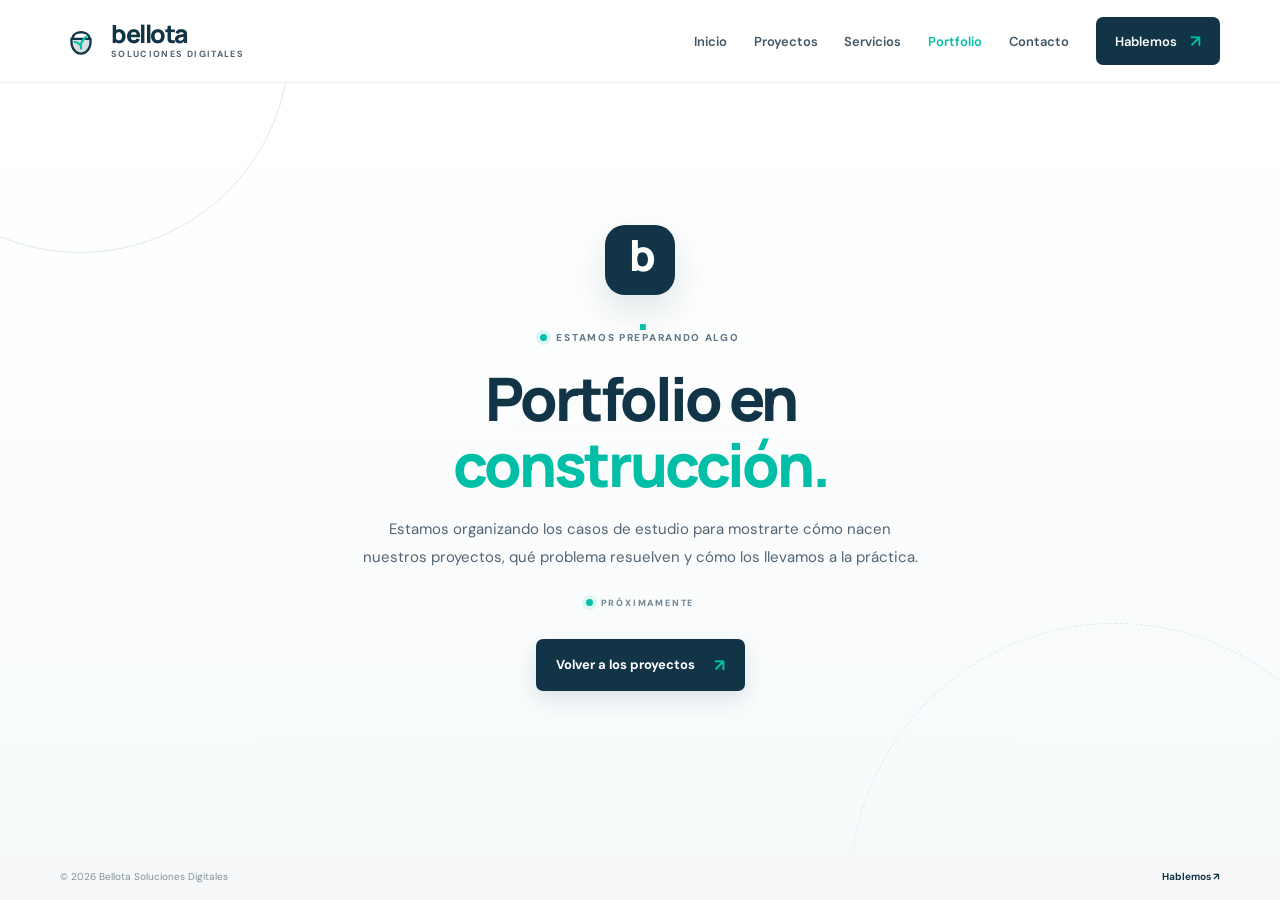
==== portfolio.html @ 2df62615 "Add files via upload" ====
<!DOCTYPE html>
<html lang="es">
<head>
  <meta charset="UTF-8">
  <meta name="viewport" content="width=device-width, initial-scale=1.0">
  <meta name="theme-color" content="#123447">
  <meta name="description" content="Portfolio de Bellota Soluciones Digitales. Casos de estudio próximamente.">
  <title>Portfolio | Bellota Soluciones Digitales</title>
  <link rel="preconnect" href="https://fonts.googleapis.com">
  <link rel="preconnect" href="https://fonts.gstatic.com" crossorigin>
  <link href="https://fonts.googleapis.com/css2?family=DM+Sans:wght@400;500;600;700&family=Manrope:wght@400;500;600;700;800&display=swap" rel="stylesheet">
  <link rel="stylesheet" href="styles.css">
</head>
<body class="coming-soon-page">
  <header class="site-header">
    <div class="container nav-wrap">
      <a class="brand" href="index.html#inicio" aria-label="Bellota, inicio"><span class="brand-mark" aria-hidden="true"><svg viewBox="0 0 40 40"><path d="M12 17c1-7 15-7 16 0" fill="none" stroke="currentColor" stroke-width="2.4" stroke-linecap="round"/><path d="M11 18h18c1 9-4 14-9 14s-10-5-9-14Z" fill="currentColor" opacity=".16"/><path d="M11 18h18c1 9-4 14-9 14s-10-5-9-14Z" fill="none" stroke="currentColor" stroke-width="2.2"/><path d="M20 27c-1-5 1-8 5-11M20 25c-2-3-4-4-6-4" fill="none" stroke="#00BFA6" stroke-width="2" stroke-linecap="round"/></svg></span><span class="brand-copy"><strong>bellota</strong><small>soluciones digitales</small></span></a>
      <nav class="main-nav simple-nav" aria-label="Navegación principal"><a href="index.html#inicio">Inicio</a><a href="index.html#proyectos">Proyectos</a><a href="index.html#servicios">Servicios</a><a class="active" href="portfolio.html">Portfolio</a><a href="index.html#contacto">Contacto</a><a class="nav-cta" href="index.html#contacto">Hablemos <span>↗</span></a></nav>
    </div>
  </header>
  <main class="coming-main">
    <div class="coming-decoration decoration-one"></div><div class="coming-decoration decoration-two"></div>
    <div class="coming-content">
      <span class="coming-icon">b<span>.</span></span>
      <span class="eyebrow"><span class="eyebrow-dot"></span> ESTAMOS PREPARANDO ALGO</span>
      <h1>Portfolio en <span>construcción.</span></h1>
      <p>Estamos organizando los casos de estudio para mostrarte cómo nacen nuestros proyectos, qué problema resuelven y cómo los llevamos a la práctica.</p>
      <span class="coming-label"><i></i> PRÓXIMAMENTE</span>
      <a class="button button-primary" href="index.html#proyectos">Volver a los proyectos <span>↗</span></a>
    </div>
  </main>
  <footer class="site-footer"><div class="container footer-bottom standalone-footer"><span>© <span id="year"></span> Bellota Soluciones Digitales</span><a href="index.html#contacto">Hablemos ↗</a></div></footer>
  <script src="script.js"></script>
</body>
</html>
---- styles.css ----
:root {
  --navy: #123447;
  --navy-deep: #0b2735;
  --teal: #00bfa6;
  --light: #f3f6f8;
  --bluegray: #526474;
  --white: #fff;
  --line: #e4eaee;
  --shadow: 0 18px 50px rgba(18,52,71,.08);
  --font-body: "DM Sans", sans-serif;
  --font-head: "Manrope", sans-serif;
}
* { box-sizing: border-box; }
html { scroll-behavior: smooth; scroll-padding-top: 90px; }
body { margin: 0; color: var(--navy); background: var(--white); font-family: var(--font-body); -webkit-font-smoothing: antialiased; }
a { color: inherit; text-decoration: none; }
button { font: inherit; }
.container { width: min(1160px, calc(100% - 48px)); margin-inline: auto; }
.site-header { position: sticky; top: 0; z-index: 100; background: rgba(255,255,255,.94); border-bottom: 1px solid rgba(228,234,238,.85); backdrop-filter: blur(16px); }
.nav-wrap { min-height: 82px; display: flex; align-items: center; justify-content: space-between; gap: 30px; }
.brand { display: inline-flex; align-items: center; gap: 9px; flex-shrink: 0; }
.brand-mark { width: 42px; height: 42px; display: grid; place-items: center; color: var(--navy); }
.brand-mark svg { width: 100%; height: 100%; }
.brand-copy { display: flex; flex-direction: column; line-height: 1; gap: 5px; }
.brand-copy strong { font: 800 25px/.9 var(--font-head); letter-spacing: -1.5px; }
.brand-copy small { color: var(--bluegray); font-size: 9px; letter-spacing: 1.35px; text-transform: uppercase; font-weight: 700; }
.main-nav { display: flex; align-items: center; gap: clamp(17px,2.1vw,30px); font-size: 13px; font-weight: 600; color: #425765; }
.main-nav > a:not(.nav-cta) { transition: color .2s; }
.main-nav > a:not(.nav-cta):hover, .main-nav > a.active { color: var(--teal); }
.nav-cta { display: inline-flex; gap: 13px; align-items: center; padding: 13px 19px; color: white; background: var(--navy); border-radius: 7px; transition: background .2s, transform .2s; }
.nav-cta:hover { background: #1a4a60; transform: translateY(-1px); }
.nav-cta span { color: var(--teal); font-size: 17px; }
.menu-toggle { display: none; border: 0; background: transparent; padding: 8px; }
.menu-toggle span { width: 23px; height: 2px; background: var(--navy); display: block; margin: 5px; }
.section { padding: 100px 0; }
.hero { padding: 90px 0 25px; overflow: hidden; }
.hero-grid { display: grid; grid-template-columns: 1fr 1fr; gap: 55px; align-items: center; min-height: 460px; }
.eyebrow { display: inline-flex; align-items: center; gap: 9px; color: #647887; font-size: 10px; font-weight: 800; letter-spacing: 1.7px; text-transform: uppercase; }
.eyebrow-dot { width: 7px; height: 7px; background: var(--teal); border-radius: 50%; box-shadow: 0 0 0 4px rgba(0,191,166,.12); }
.hero h1, .section-heading h2, .contact-copy h2, .coming-content h1 { font: 800 clamp(40px,5.1vw,66px)/1.09 var(--font-head); letter-spacing: -3px; margin: 23px 0 21px; }
.hero h1 span, .section-heading h2 span, .contact-copy h2 span, .coming-content h1 span { color: var(--teal); }
.hero-lead { max-width: 520px; color: var(--bluegray); font-size: 16px; line-height: 1.85; margin: 0; }
.hero-actions { display: flex; gap: 12px; flex-wrap: wrap; margin-top: 30px; }
.button { display: inline-flex; align-items: center; justify-content: center; gap: 19px; border-radius: 7px; padding: 15px 20px; font-size: 13px; font-weight: 700; transition: transform .2s, background .2s, box-shadow .2s; }
.button:hover { transform: translateY(-2px); }
.button-primary { color: white; background: var(--navy); box-shadow: 0 8px 20px rgba(18,52,71,.12); }
.button-primary:hover { background: #1b4a60; }
.button-primary span { color: var(--teal); font-size: 17px; }
.button-secondary { border: 1px solid #d8e1e6; color: var(--navy); background: white; }
.button-secondary:hover { border-color: var(--teal); }
.hero-note { display: flex; gap: 10px; align-items: center; color: #71818c; font-size: 11px; margin-top: 33px; }
.note-icon { display: grid; place-items: center; width: 23px; height: 23px; border-radius: 50%; background: #e4faf6; color: #00a68f; font-size: 14px; }
.hero-visual { position: relative; min-height: 430px; display: grid; place-items: center; isolation: isolate; }
.hero-visual:before { content: ""; position: absolute; width: 310px; height: 310px; border-radius: 50%; background: radial-gradient(circle, #e4faf6 0, #f1fbf9 53%, rgba(243,246,248,0) 72%); z-index: -2; }
.visual-orbit { position: absolute; border: 1px solid #dce9ed; border-radius: 50%; transform: rotate(-25deg); }
.orbit-one { width: 380px; height: 245px; }
.orbit-two { width: 300px; height: 390px; transform: rotate(38deg); border-style: dashed; }
.visual-core { width: 170px; height: 170px; border-radius: 40px; display: flex; flex-direction: column; justify-content: center; align-items: center; gap: 12px; background: var(--navy); color: white; box-shadow: 0 24px 60px rgba(18,52,71,.22); transform: rotate(-5deg); }
.core-symbol { font: 800 74px/.8 var(--font-head); letter-spacing: -8px; color: white; }
.core-label { font-size: 8px; letter-spacing: 1.5px; color: #9fb4bf; font-weight: 700; }
.float-card { position: absolute; display: flex; align-items: center; gap: 11px; padding: 13px 15px; background: white; border: 1px solid #edf1f3; border-radius: 11px; box-shadow: var(--shadow); }
.float-card strong, .float-card small { display: block; white-space: nowrap; }
.float-card strong { font-size: 11px; margin-bottom: 4px; }
.float-card small { font-size: 9px; color: #7c8b95; }
.card-code { top: 55px; left: 0; }
.card-chart { top: 155px; right: -7px; }
.card-check { bottom: 47px; left: 25px; }
.mini-icon { display: grid; place-items: center; width: 35px; height: 35px; background: #e5faf6; color: #009e8b; border-radius: 8px; font-weight: 800; font-size: 12px; }
.status-dot { width: 6px; height: 6px; border-radius: 50%; background: var(--teal); margin-left: 4px; }
.chart-bars { display: flex; align-items: end; gap: 3px; height: 34px; padding: 5px; background: #eff4f6; border-radius: 7px; }
.chart-bars i { display: block; width: 4px; background: var(--teal); border-radius: 2px; height: 45%; }
.chart-bars i:nth-child(2) { height: 70%; }.chart-bars i:nth-child(3) { height: 55%; }.chart-bars i:nth-child(4) { height: 100%; }
.check-icon { display: grid; place-items: center; width: 32px; height: 32px; border-radius: 50%; background: var(--navy); color: var(--teal); font-weight: 800; }
.visual-spark { position: absolute; color: var(--teal); }.spark-a { top: 25px; right: 90px; font-size: 25px; }.spark-b { bottom: 70px; right: 45px; font-size: 20px; color: #9db2bc; }
.hero-bottom { display: flex; justify-content: space-between; align-items: center; border-top: 1px solid var(--line); padding-top: 22px; margin-top: 32px; color: #80909a; font-size: 9px; font-weight: 800; letter-spacing: 1.7px; }
.scroll-hint { letter-spacing: .3px; font-weight: 600; text-transform: none; font-size: 11px; }.scroll-hint span { margin-left: 8px; color: var(--teal); font-size: 17px; }
.projects-section { background: var(--light); }
.section-heading { display: flex; justify-content: space-between; align-items: end; gap: 45px; margin-bottom: 42px; }
.section-heading h2 { font-size: clamp(32px,4vw,48px); letter-spacing: -2px; margin: 15px 0 0; }
.section-heading > p { max-width: 390px; color: var(--bluegray); font-size: 13px; line-height: 1.8; margin: 0 0 3px; }
.projects-grid { display: grid; grid-template-columns: repeat(2,minmax(0,1fr)); gap: 22px; }
.project-card { display: block; background: white; border: 1px solid #e8eef1; border-radius: 12px; overflow: hidden; transition: transform .25s, box-shadow .25s; }
.project-card:hover { transform: translateY(-4px); box-shadow: 0 20px 45px rgba(18,52,71,.1); }
.project-art { height: 220px; position: relative; overflow: hidden; display: grid; place-items: center; }
.art-calendar { background: #dcefeb; }.art-photo { background: #e6e8e1; }.art-prode { background: #e4eaf4; }.art-gallery { background: #e9e5f0; }
.art-badge { position: absolute; top: 17px; left: 18px; font-size: 8px; font-weight: 800; letter-spacing: 1.3px; color: #647987; }
.calendar-window { width: 190px; padding: 13px 16px 18px; background: #fff; border-radius: 10px; box-shadow: 0 18px 35px #1234471c; transform: rotate(-5deg); }
.window-top { display: flex; gap: 4px; padding-bottom: 12px; border-bottom: 1px solid #edf1f3; }.window-top i { width: 5px; height: 5px; background: #c7d5da; border-radius: 50%; }
.calendar-title { font-size: 11px; font-weight: 800; margin: 13px 0; }.calendar-grid { display: grid; grid-template-columns: repeat(3,1fr); gap: 6px; }.calendar-grid i { height: 20px; border-radius: 4px; background: #f0f4f6; }.calendar-grid i.selected { background: var(--teal); }
.photo-frame { position: relative; width: 180px; height: 135px; overflow: hidden; background: #c8d3cb; border: 8px solid white; box-shadow: 0 18px 35px #12344720; transform: rotate(4deg); }
.photo-sun { position: absolute; width: 32px; height: 32px; border-radius: 50%; background: #e9cda0; top: 20px; right: 25px; }.photo-hill { position: absolute; width: 180px; height: 90px; background: #718c80; border-radius: 50% 50% 0 0; bottom: -37px; left: -22px; transform: rotate(-15deg); }.hill-two { background: #496a62; bottom: -53px; left: 45px; transform: rotate(17deg); }.photo-frame span { position: absolute; bottom: 9px; left: 9px; color: white; font: 800 12px var(--font-head); letter-spacing: 2px; }
.score-card { width: 230px; padding: 23px; background: #123447; color: white; border-radius: 12px; box-shadow: 0 18px 35px #1234472a; transform: rotate(3deg); }.score-label { color: #9db9c5; font-size: 8px; letter-spacing: 1.4px; font-weight: 800; }.score-teams { display: flex; justify-content: space-between; align-items: center; margin: 23px 0 16px; }.score-teams b { font: 800 27px var(--font-head); }.score-teams span { color: var(--teal); font-size: 9px; font-weight: 800; }.score-line { height: 4px; background: linear-gradient(90deg,var(--teal) 65%,#45616e 65%); border-radius: 5px; }.score-caption { color: #9db9c5; font-size: 9px; margin-top: 12px; }
.gallery-window { width: 240px; padding: 12px; border-radius: 10px; background: white; box-shadow: 0 18px 35px #1234471c; transform: rotate(-3deg); }.gallery-top { display: flex; justify-content: space-between; color: #617481; font-size: 10px; font-weight: 800; margin-bottom: 12px; }.gallery-pics { display: grid; grid-template-columns: 1fr 1fr; gap: 6px; }.gallery-pics i { display: block; height: 58px; border-radius: 5px; background: linear-gradient(145deg,#b8d2cb,#6d9089); }.gallery-pics i:nth-child(2) { background: linear-gradient(145deg,#e6c8a4,#b47f62); }.gallery-pics i:nth-child(3) { background: linear-gradient(145deg,#c4c4db,#7779a1); }.gallery-pics i:nth-child(4) { background: linear-gradient(145deg,#e6d4ad,#ad9b6b); }
.project-info { display: flex; justify-content: space-between; align-items: center; padding: 22px 23px 24px; gap: 20px; }.project-info h3 { font: 800 17px var(--font-head); letter-spacing: -.4px; margin: 0 0 7px; }.project-info p { color: var(--bluegray); font-size: 11px; margin: 0; line-height: 1.6; }.arrow-circle { display: grid; place-items: center; width: 37px; height: 37px; border: 1px solid #dfe7eb; border-radius: 50%; flex-shrink: 0; font-size: 17px; transition: background .2s,color .2s; }.project-card:hover .arrow-circle { background: var(--navy); color: var(--teal); }
.section-footnote { display: flex; align-items: center; justify-content: center; gap: 10px; color: #687c88; font-size: 12px; margin-top: 34px; }.tiny-star { color: var(--teal); font-size: 19px; }
.services-section { background: white; }.services-grid { display: grid; grid-template-columns: repeat(3,minmax(0,1fr)); border-top: 1px solid var(--line); border-left: 1px solid var(--line); }
.service-card { min-height: 205px; position: relative; padding: 25px 25px 27px; border-right: 1px solid var(--line); border-bottom: 1px solid var(--line); transition: background .2s; }.service-card:hover { background: #f8fbfc; }.service-number { color: #a0afb7; font-size: 9px; font-weight: 800; letter-spacing: 1px; }.service-icon { position: absolute; top: 20px; right: 23px; display: grid; place-items: center; width: 38px; height: 38px; color: #009e8b; background: #e6faf6; border-radius: 9px; font-size: 20px; }.service-card h3 { margin: 28px 0 9px; font: 800 15px var(--font-head); letter-spacing: -.3px; }.service-card p { margin: 0; max-width: 290px; color: var(--bluegray); font-size: 11px; line-height: 1.75; }
.contact-section { padding: 30px 0 95px; }.contact-panel { position: relative; display: grid; grid-template-columns: 1fr .8fr; gap: 65px; padding: 62px 65px; overflow: hidden; background: var(--navy); color: white; border-radius: 14px; }.contact-copy, .contact-details { position: relative; z-index: 1; }.eyebrow-light { color: #a5bbc5; }.contact-copy h2 { font-size: clamp(37px,4.5vw,55px); margin: 17px 0; letter-spacing: -2.5px; }.contact-copy p { max-width: 420px; color: #b5c5cd; font-size: 13px; line-height: 1.8; margin: 0 0 26px; }.button-light { background: white; color: var(--navy); }.button-light span { color: #009e8b; font-size: 17px; }.contact-details { align-self: center; }.contact-detail { display: flex; align-items: center; gap: 14px; padding: 17px 0; border-bottom: 1px solid #ffffff20; }.contact-detail:last-child { border-bottom: 0; }.contact-detail-icon { display: grid; place-items: center; width: 39px; height: 39px; border-radius: 9px; background: #ffffff12; color: var(--teal); font-size: 19px; flex-shrink: 0; }.contact-detail small { display: block; margin-bottom: 5px; color: #8fa8b4; font-size: 8px; font-weight: 800; letter-spacing: 1.4px; }.contact-detail a, .pending-value { font-size: 12px; font-weight: 600; color: white; }.contact-detail a:hover { color: var(--teal); }.pending-value { color: #a8bbc4; font-weight: 400; }.contact-decoration { position: absolute; right: 25px; bottom: -100px; color: #ffffff07; font: 800 330px/.8 var(--font-head); letter-spacing: -40px; pointer-events: none; }
.site-footer { background: #f6f8f9; }.footer-main { display: flex; align-items: center; justify-content: space-between; gap: 25px; padding: 33px 0; }.brand-footer .brand-mark { color: var(--navy); }.footer-main > p { color: #788b96; font-size: 11px; margin: 0; }.footer-nav { display: flex; flex-wrap: wrap; gap: 20px; color: #526674; font-size: 11px; font-weight: 600; }.footer-nav a:hover, .footer-bottom a:hover { color: #009e8b; }.footer-bottom { border-top: 1px solid #e2e8eb; padding: 17px 0; display: flex; justify-content: space-between; color: #82919a; font-size: 10px; }.footer-heart { color: var(--teal); margin-left: 4px; }
.whatsapp-float { position: fixed; z-index: 90; right: 24px; bottom: 23px; display: grid; place-items: center; width: 54px; height: 54px; border-radius: 50%; background: var(--teal); color: var(--navy-deep); box-shadow: 0 8px 25px #12344730; transition: transform .2s; }.whatsapp-float:hover { transform: translateY(-3px) scale(1.03); }.whatsapp-float svg { width: 27px; height: 27px; }
.coming-soon-page { min-height: 100vh; display: flex; flex-direction: column; }.coming-main { flex: 1; position: relative; overflow: hidden; display: grid; place-items: center; min-height: 590px; padding: 80px 24px 100px; background: linear-gradient(180deg,#fff 0%,#f7fafb 100%); }.coming-content { position: relative; z-index: 1; max-width: 690px; text-align: center; }.coming-icon { display: grid; place-items: center; width: 70px; height: 70px; margin: 0 auto 30px; border-radius: 20px; background: var(--navy); color: white; font: 800 43px var(--font-head); letter-spacing: -5px; box-shadow: 0 15px 35px #12344720; }.coming-icon span { color: var(--teal); }.coming-content h1 { font-size: clamp(39px,5vw,60px); margin: 20px 0 19px; }.coming-content p { max-width: 560px; margin: 0 auto 25px; color: var(--bluegray); font-size: 15px; line-height: 1.85; }.coming-label { display: flex; justify-content: center; align-items: center; gap: 8px; margin: 0 auto 30px; color: #718591; font-size: 9px; letter-spacing: 1.8px; font-weight: 800; }.coming-label i { width: 7px; height: 7px; border-radius: 50%; background: var(--teal); box-shadow: 0 0 0 4px #00bfa61a; }.coming-decoration { position: absolute; width: 420px; height: 420px; border: 1px solid #dfe9ed; border-radius: 50%; }.decoration-one { top: -250px; left: -130px; }.decoration-two { bottom: -300px; right: -100px; width: 530px; height: 530px; border-style: dashed; }.standalone-footer { border-top: 0; }.standalone-footer a { color: var(--navy); font-weight: 700; }
@media (max-width: 900px) {
  .main-nav { gap: 14px; font-size: 12px; }.nav-cta { padding: 12px 13px; gap: 8px; }
  .hero-grid { gap: 25px; }.hero-visual { transform: scale(.92); transform-origin: center; }.float-card { padding: 10px; }.card-chart { right: -15px; }
  .contact-panel { padding: 50px 40px; gap: 35px; }.footer-main { flex-wrap: wrap; }.footer-nav { width: 100%; }
}
@media (max-width: 700px) {
  .container { width: min(100% - 36px, 520px); }
  .nav-wrap { min-height: 72px; }.menu-toggle { display: block; cursor: pointer; }.main-nav { display: none; position: absolute; top: 71px; left: 0; right: 0; padding: 18px 24px 23px; background: white; border-bottom: 1px solid var(--line); box-shadow: 0 15px 25px #1234470b; align-items: stretch; flex-direction: column; gap: 0; }.main-nav.is-open { display: flex; }.main-nav > a:not(.nav-cta) { padding: 12px 0; }.nav-cta { justify-content: space-between; margin-top: 8px; }.simple-nav { display: none; }
  .section { padding: 72px 0; }.hero { padding-top: 58px; }.hero-grid { grid-template-columns: 1fr; gap: 0; }.hero h1 { font-size: clamp(43px,11vw,60px); letter-spacing: -2.6px; margin-top: 20px; }.hero-lead { font-size: 14px; }.hero-visual { min-height: 350px; margin-top: 12px; transform: scale(.9); }.visual-orbit.orbit-one { width: 320px; }.visual-orbit.orbit-two { height: 340px; }.hero-bottom { margin-top: 5px; font-size: 7px; letter-spacing: 1px; }.scroll-hint { font-size: 10px; }
  .section-heading { display: block; margin-bottom: 30px; }.section-heading h2 { font-size: 37px; }.section-heading > p { margin-top: 17px; font-size: 12px; }
  .projects-grid { grid-template-columns: 1fr; gap: 17px; }.project-art { height: 205px; }.project-info { padding: 19px; }.section-footnote { justify-content: flex-start; align-items: flex-start; line-height: 1.6; }
  .services-grid { grid-template-columns: repeat(2,minmax(0,1fr)); }.service-card { padding: 20px 16px; min-height: 205px; }.service-icon { width: 32px; height: 32px; top: 15px; right: 14px; }.service-card h3 { font-size: 13px; margin-top: 27px; }.service-card p { font-size: 10px; }
  .contact-section { padding: 10px 0 65px; }.contact-panel { grid-template-columns: 1fr; padding: 39px 25px; gap: 30px; }.contact-copy h2 { font-size: 43px; }.contact-copy p { font-size: 12px; }.contact-decoration { font-size: 230px; bottom: 180px; right: 0; }
  .footer-main { align-items: flex-start; }.footer-main > p { width: 100%; margin: 0; }.footer-nav { gap: 14px; }.footer-bottom { font-size: 9px; gap: 15px; }
  .coming-main { min-height: 550px; }.coming-content h1 { letter-spacing: -2px; }.coming-content p { font-size: 13px; }.coming-icon { margin-bottom: 24px; }
}
@media (max-width: 390px) {
  .services-grid { grid-template-columns: 1fr; }.service-card { min-height: 170px; }.service-card h3 { font-size: 15px; }.service-card p { font-size: 11px; }.hero-bottom { flex-direction: column; align-items: flex-start; gap: 10px; }.hero-visual { margin-inline: -20px; transform: scale(.82); }.footer-bottom { flex-direction: column; }
}
@media (prefers-reduced-motion: reduce) { html { scroll-behavior: auto; } *, *::before, *::after { transition-duration: .01ms !important; animation-duration: .01ms !important; } }
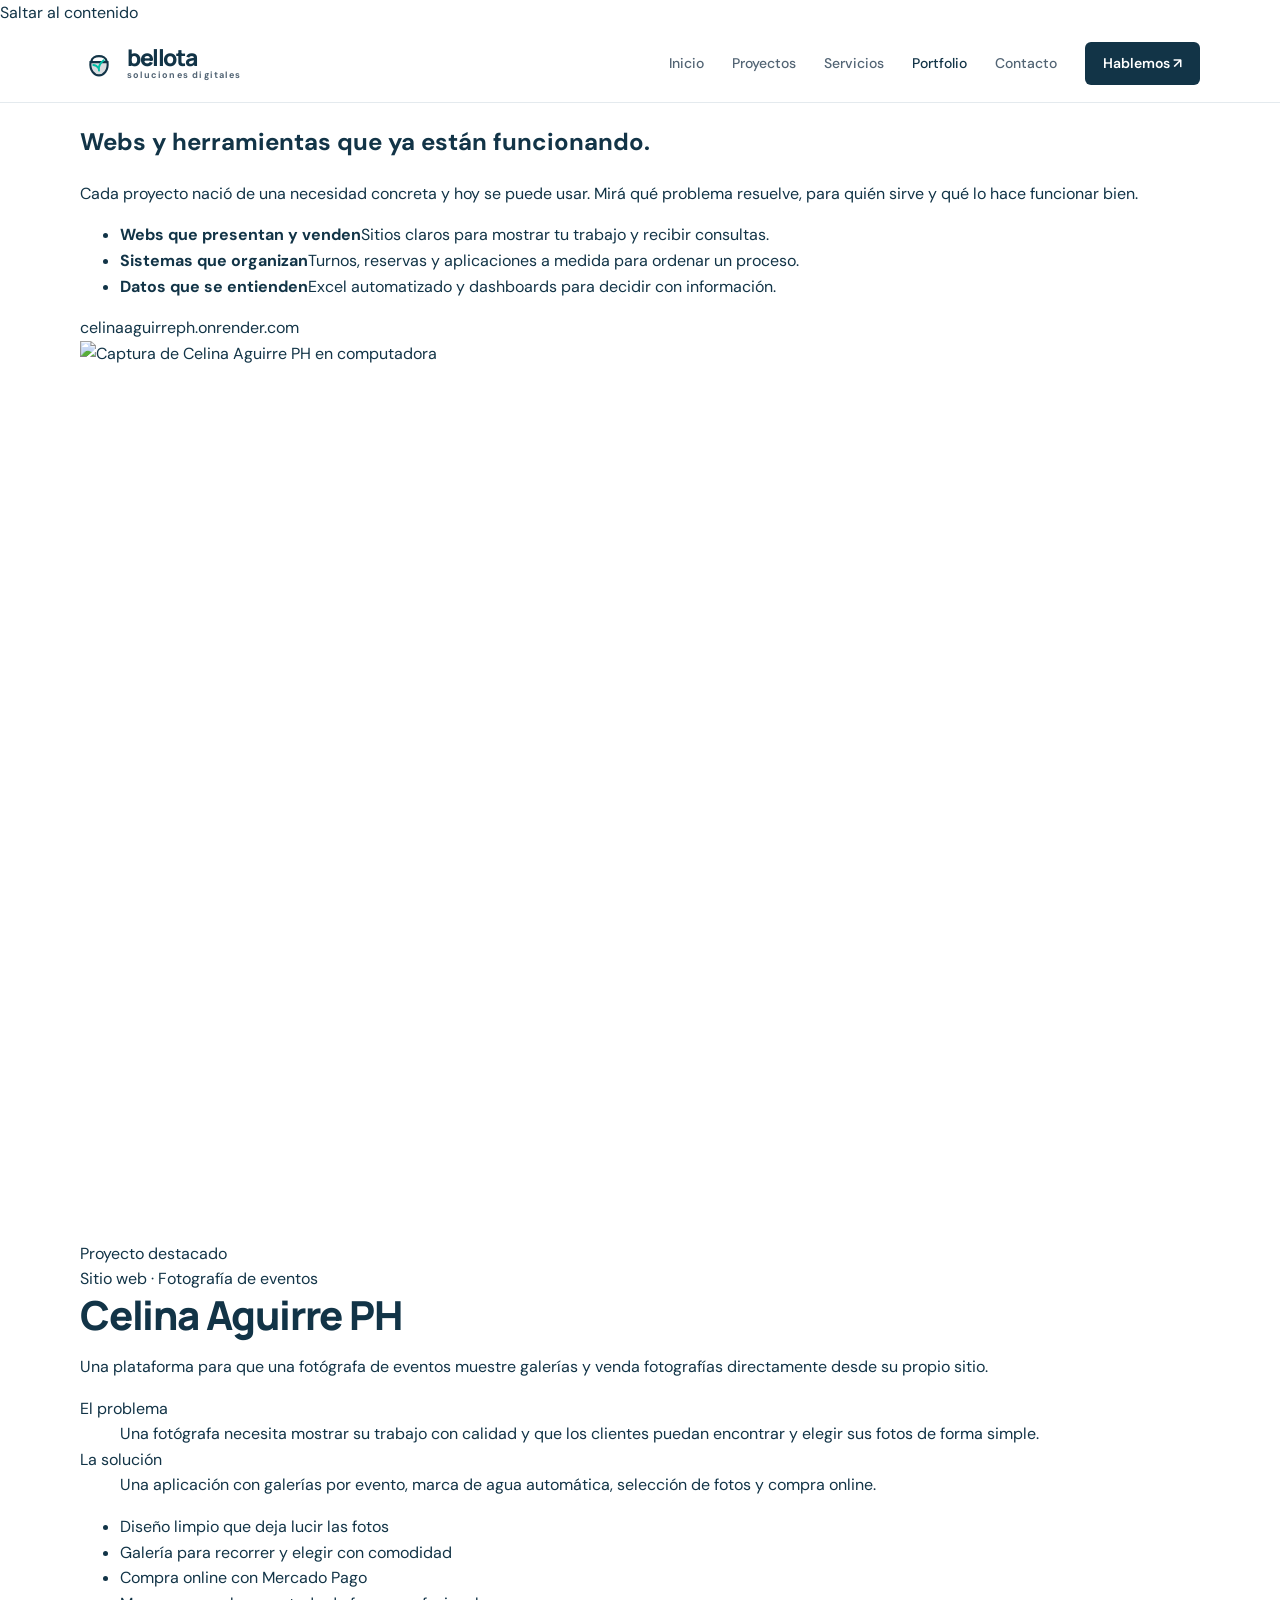
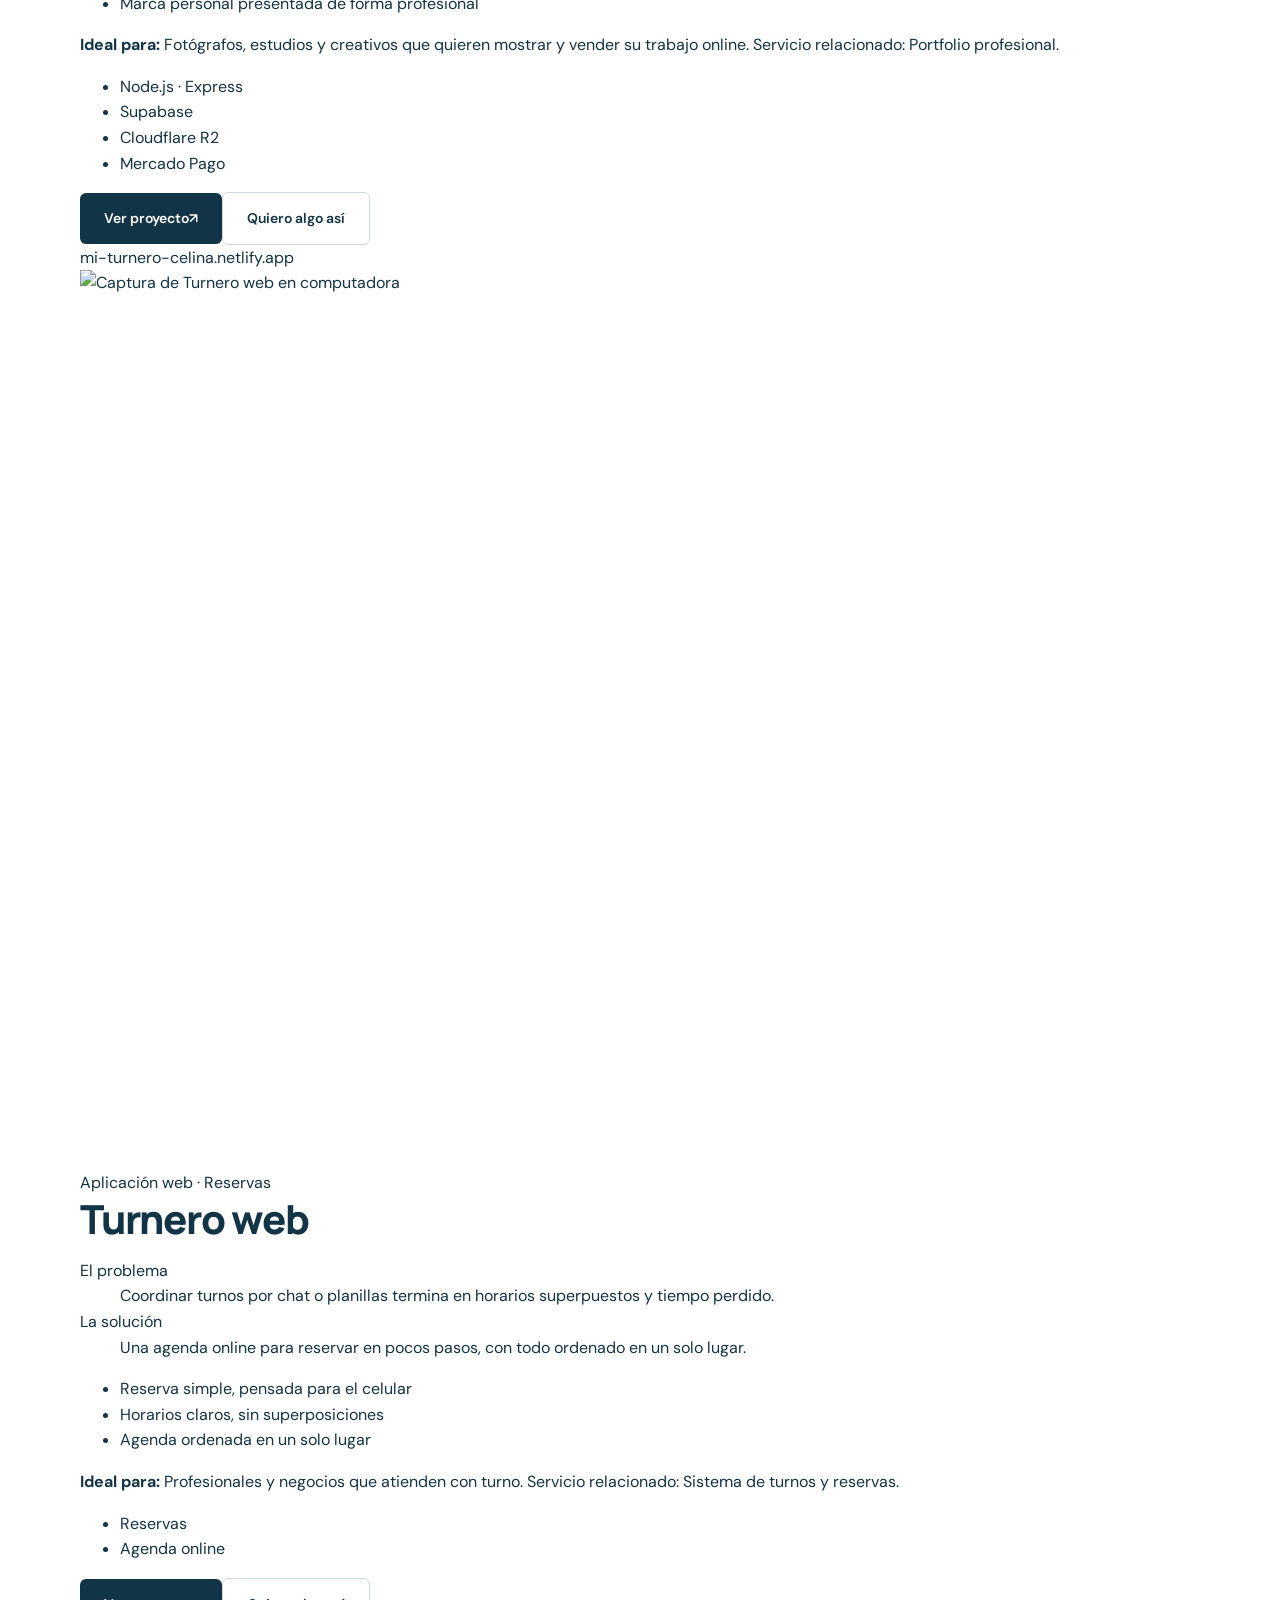
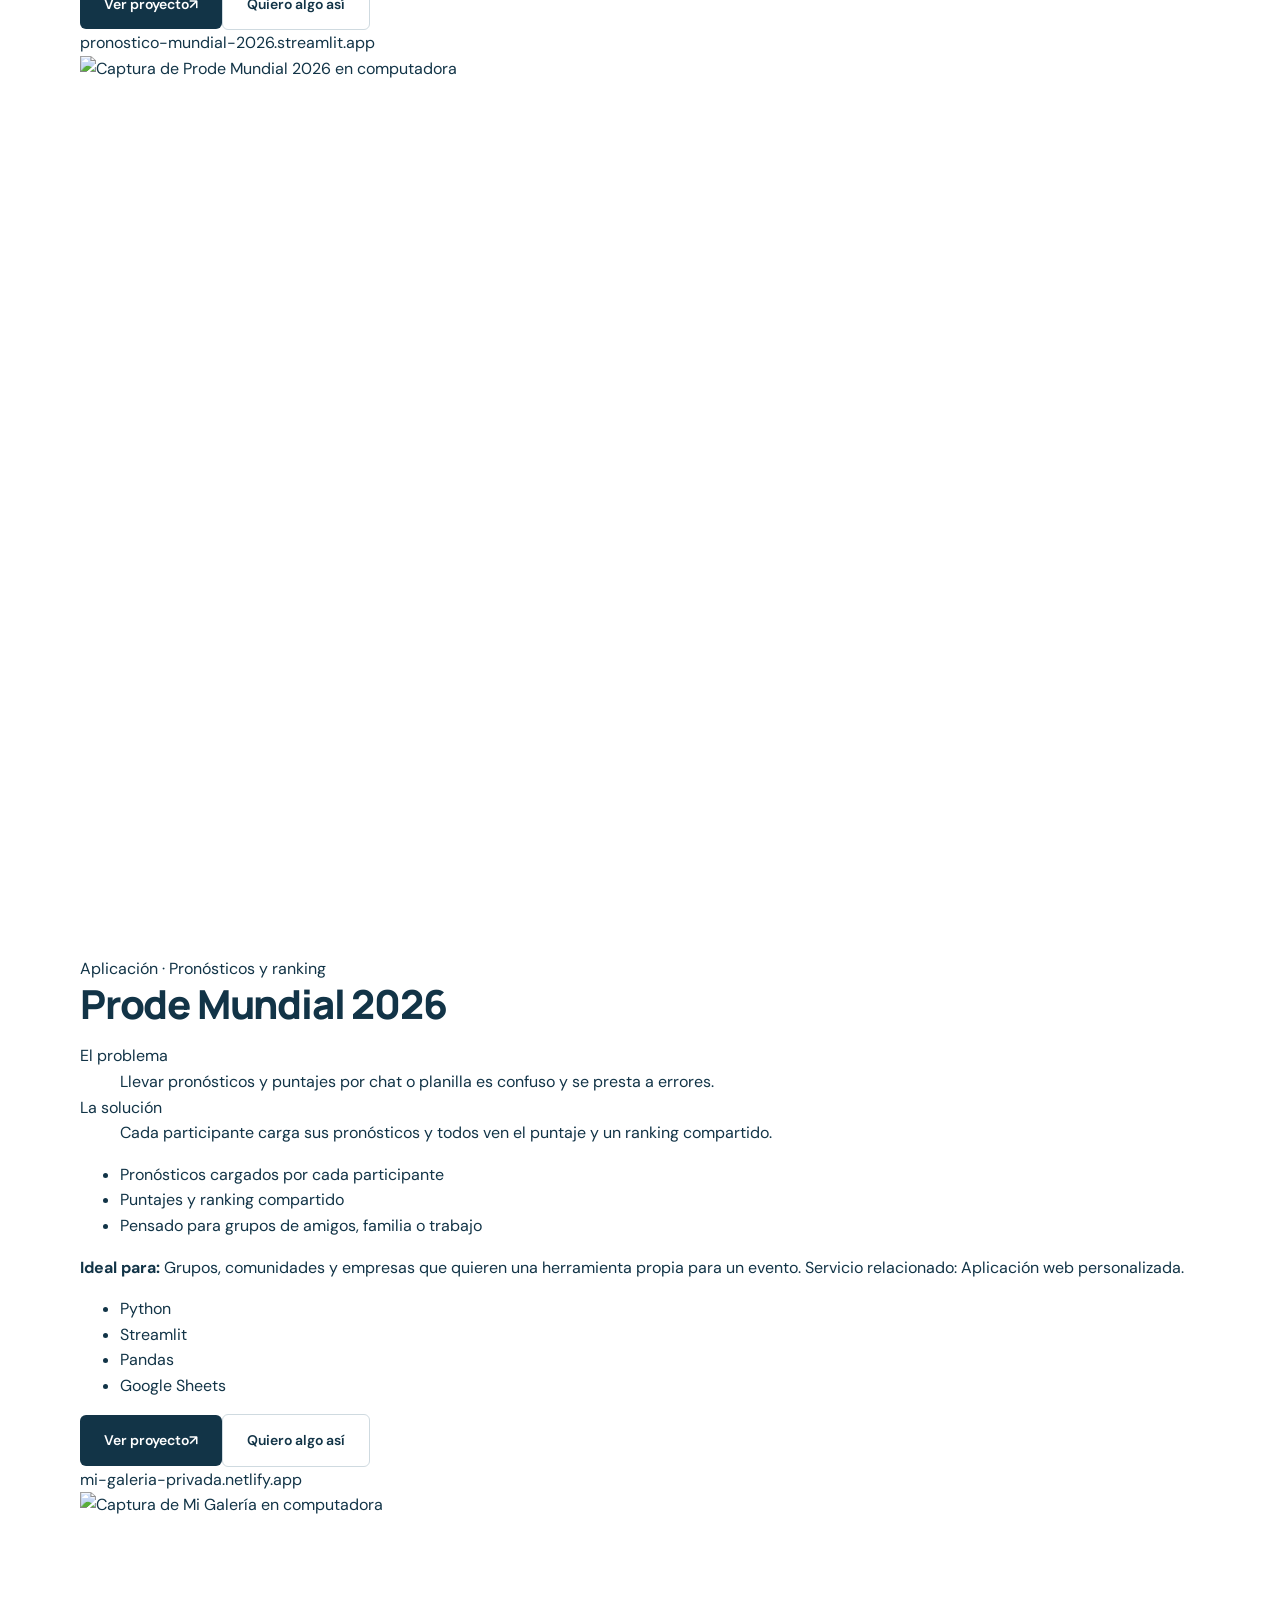
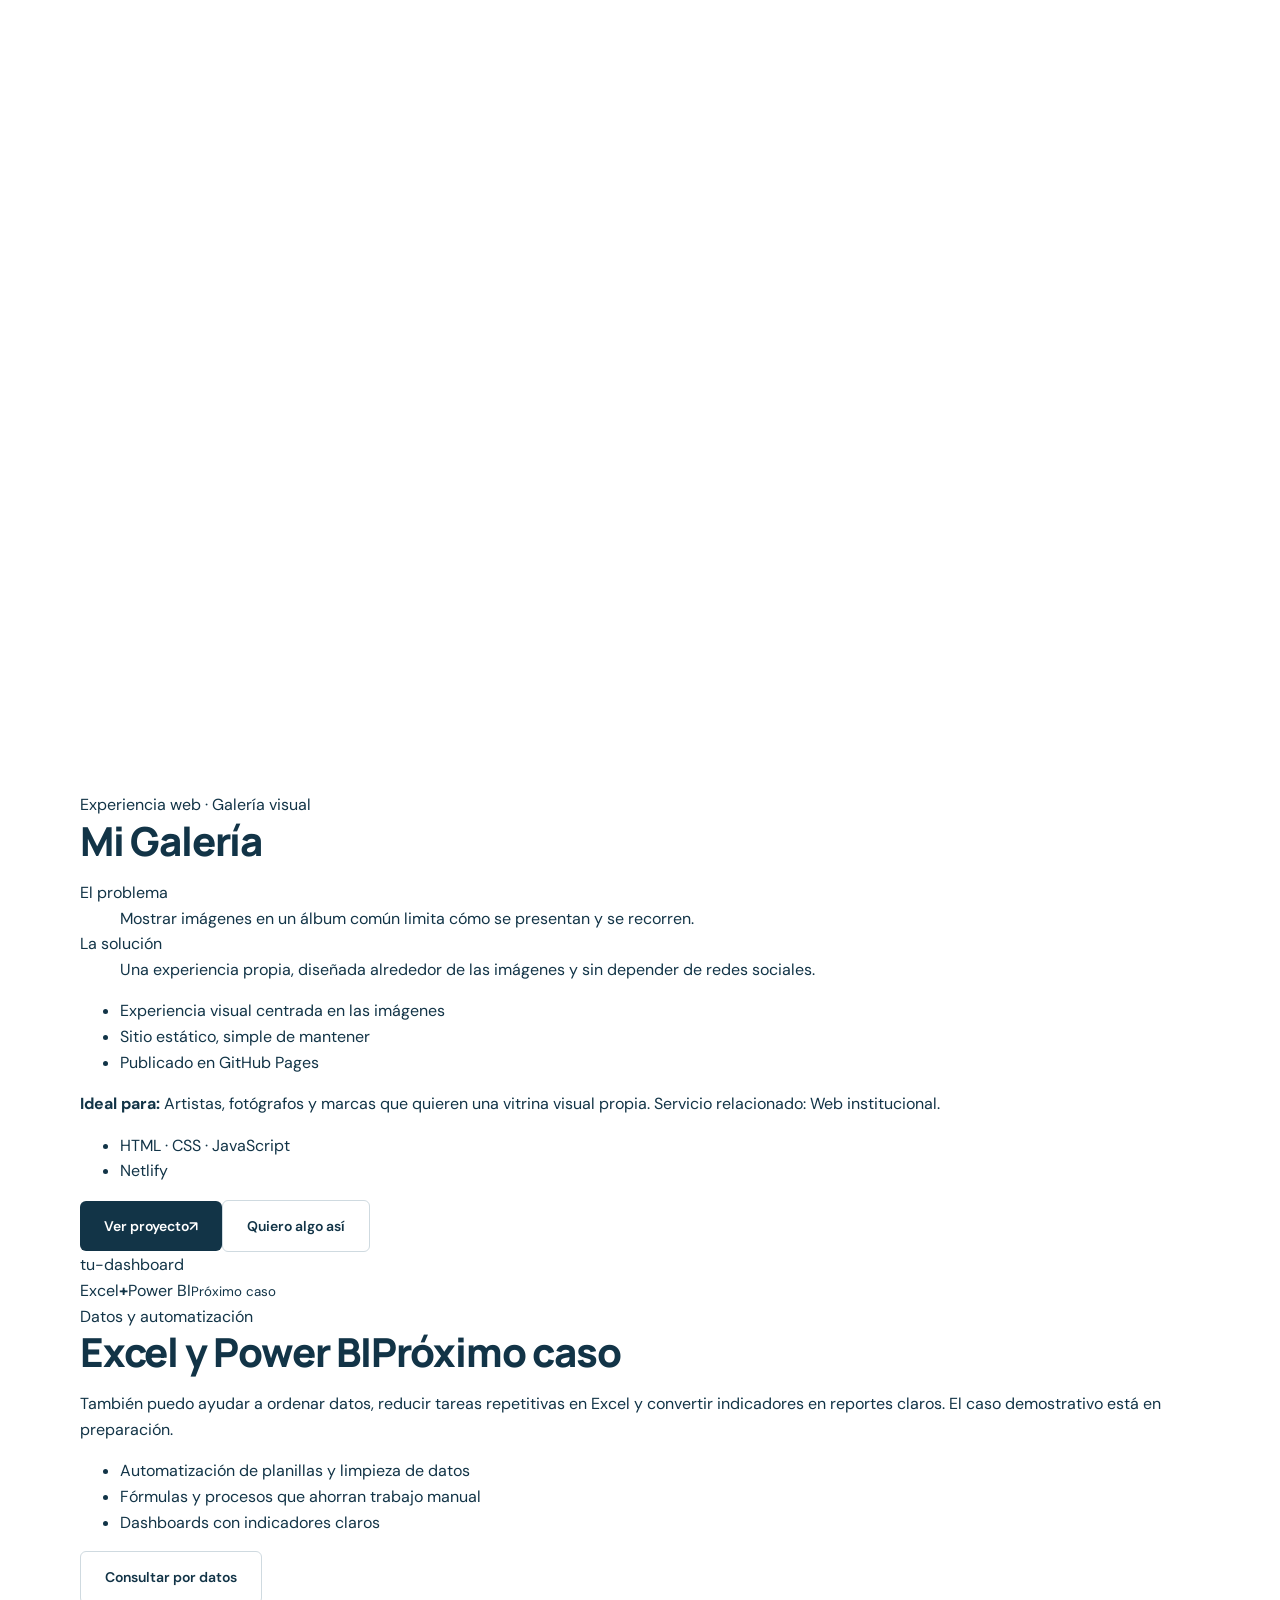
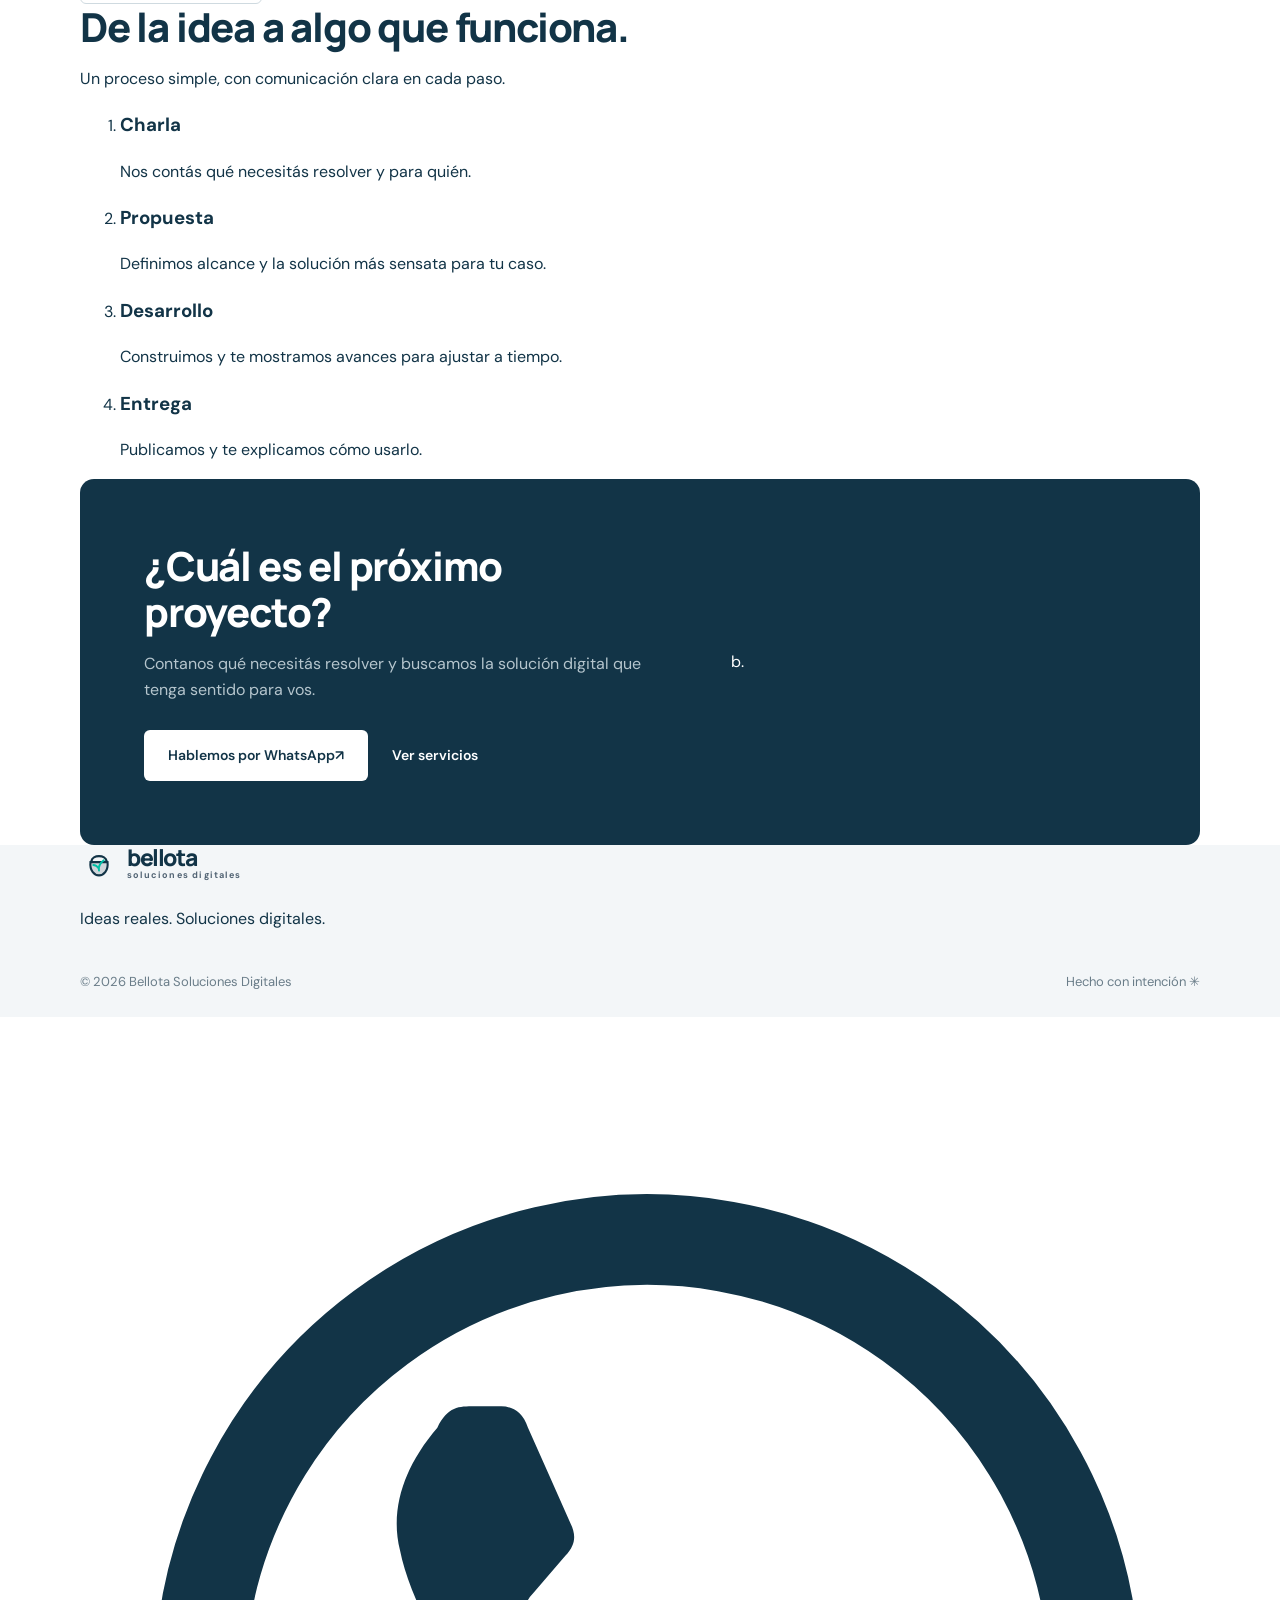
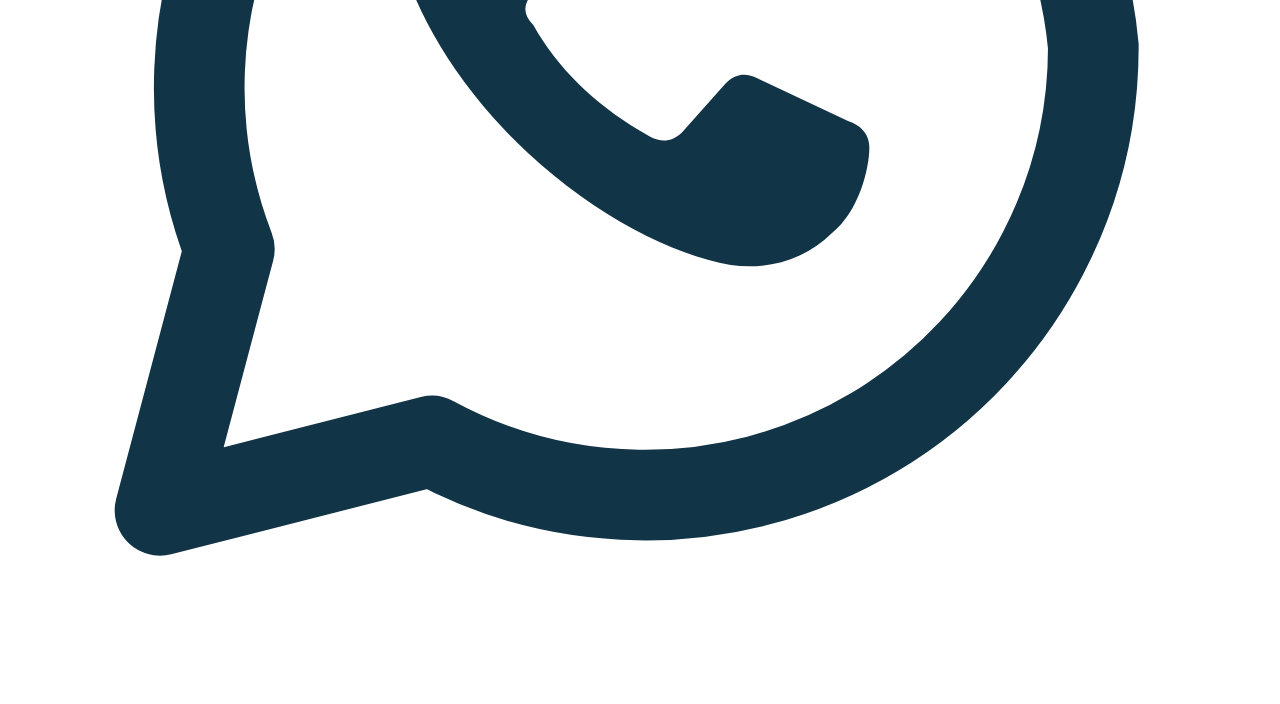
==== commit 3c17946f: "Revise portfolio page with project showcases and SEO updates Updated the portfolio page with enhance" ====
--- a/portfolio.html
+++ b/portfolio.html
@@ -4,32 +4,115 @@
   <meta charset="UTF-8">
   <meta name="viewport" content="width=device-width, initial-scale=1.0">
   <meta name="theme-color" content="#123447">
-  <meta name="description" content="Portfolio de Bellota Soluciones Digitales. Casos de estudio próximamente.">
+  <meta name="description" content="Portfolio de Bellota Soluciones Digitales: webs, aplicaciones y herramientas a medida, con el problema que resuelve cada una.">
+  <meta property="og:type" content="website">
+  <meta property="og:title" content="Portfolio | Bellota Soluciones Digitales">
+  <meta property="og:description" content="Portfolio de Bellota Soluciones Digitales: webs, aplicaciones y herramientas a medida, con el problema que resuelve cada una.">
+  <meta property="og:locale" content="es_AR">
   <title>Portfolio | Bellota Soluciones Digitales</title>
+  <link rel="icon" href="data:image/svg+xml,%3Csvg%20xmlns%3D%22http%3A//www.w3.org/2000/svg%22%20viewBox%3D%220%200%2040%2040%22%3E%3Crect%20width%3D%2240%22%20height%3D%2240%22%20rx%3D%229%22%20fill%3D%22%23123447%22/%3E%3Cpath%20d%3D%22M12%2017c1-7%2015-7%2016%200%22%20fill%3D%22none%22%20stroke%3D%22%23fff%22%20stroke-width%3D%222.4%22%20stroke-linecap%3D%22round%22/%3E%3Cpath%20d%3D%22M11%2018h18c1%209-4%2014-9%2014s-10-5-9-14Z%22%20fill%3D%22none%22%20stroke%3D%22%23fff%22%20stroke-width%3D%222.2%22/%3E%3Cpath%20d%3D%22M20%2027c-1-5%201-8%205-11M20%2025c-2-3-4-4-6-4%22%20fill%3D%22none%22%20stroke%3D%22%2300BFA6%22%20stroke-width%3D%222%22%20stroke-linecap%3D%22round%22/%3E%3C/svg%3E">
   <link rel="preconnect" href="https://fonts.googleapis.com">
   <link rel="preconnect" href="https://fonts.gstatic.com" crossorigin>
   <link href="https://fonts.googleapis.com/css2?family=DM+Sans:wght@400;500;600;700&family=Manrope:wght@400;500;600;700;800&display=swap" rel="stylesheet">
   <link rel="stylesheet" href="styles.css">
+  <link rel="stylesheet" href="portfolio.css">
 </head>
-<body class="coming-soon-page">
+<body>
+  <a class="skip-link" href="#contenido">Saltar al contenido</a>
   <header class="site-header">
     <div class="container nav-wrap">
       <a class="brand" href="index.html#inicio" aria-label="Bellota, inicio"><span class="brand-mark" aria-hidden="true"><svg viewBox="0 0 40 40"><path d="M12 17c1-7 15-7 16 0" fill="none" stroke="currentColor" stroke-width="2.4" stroke-linecap="round"/><path d="M11 18h18c1 9-4 14-9 14s-10-5-9-14Z" fill="currentColor" opacity=".16"/><path d="M11 18h18c1 9-4 14-9 14s-10-5-9-14Z" fill="none" stroke="currentColor" stroke-width="2.2"/><path d="M20 27c-1-5 1-8 5-11M20 25c-2-3-4-4-6-4" fill="none" stroke="#00BFA6" stroke-width="2" stroke-linecap="round"/></svg></span><span class="brand-copy"><strong>bellota</strong><small>soluciones digitales</small></span></a>
-      <nav class="main-nav simple-nav" aria-label="Navegación principal"><a href="index.html#inicio">Inicio</a><a href="index.html#proyectos">Proyectos</a><a href="index.html#servicios">Servicios</a><a class="active" href="portfolio.html">Portfolio</a><a href="index.html#contacto">Contacto</a><a class="nav-cta" href="index.html#contacto">Hablemos <span>↗</span></a></nav>
+      <button class="menu-toggle" aria-label="Abrir menú" aria-expanded="false" aria-controls="main-nav"><span></span><span></span><span></span></button>
+      <nav id="main-nav" class="main-nav" aria-label="Navegación principal">
+        <a href="index.html#inicio">Inicio</a><a href="index.html#proyectos">Proyectos</a><a href="index.html#servicios">Servicios</a><a class="active" href="portfolio.html" aria-current="page">Portfolio</a><a href="index.html#contacto">Contacto</a>
+        <a class="nav-cta" href="index.html#contacto">Hablemos <span aria-hidden="true">↗</span></a>
+      </nav>
     </div>
   </header>
-  <main class="coming-main">
-    <div class="coming-decoration decoration-one"></div><div class="coming-decoration decoration-two"></div>
-    <div class="coming-content">
-      <span class="coming-icon">b<span>.</span></span>
-      <span class="eyebrow"><span class="eyebrow-dot"></span> ESTAMOS PREPARANDO ALGO</span>
-      <h1>Portfolio en <span>construcción.</span></h1>
-      <p>Estamos organizando los casos de estudio para mostrarte cómo nacen nuestros proyectos, qué problema resuelven y cómo los llevamos a la práctica.</p>
-      <span class="coming-label"><i></i> PRÓXIMAMENTE</span>
-      <a class="button button-primary" href="index.html#proyectos">Volver a los proyectos <span>↗</span></a>
+
+  <main id="contenido">
+    <section class="pf-hero">
+      <div class="container">
+        <h1>Webs y herramientas <span>que ya están funcionando.</span></h1>
+        <p class="lead">Cada proyecto nació de una necesidad concreta y hoy se puede usar. Mirá qué problema resuelve, para quién sirve y qué lo hace funcionar bien.</p>
+        <ul class="pf-lines">
+          <li><strong>Webs que presentan y venden</strong><span>Sitios claros para mostrar tu trabajo y recibir consultas.</span></li>
+          <li><strong>Sistemas que organizan</strong><span>Turnos, reservas y aplicaciones a medida para ordenar un proceso.</span></li>
+          <li><strong>Datos que se entienden</strong><span>Excel automatizado y dashboards para decidir con información.</span></li>
+        </ul>
+      </div>
+    </section>
+
+    <section class="pf-cases" aria-label="Proyectos">
+      <div class="container">
+        <article class="case feature" id="celina-ph" style="--tint:#e6e8e1">
+        <div class="case-media"><div class="case-stage"><div class="shot"><div class="shot-bar"><i></i><i></i><i></i><span class="shot-url">celinaaguirreph.onrender.com</span></div><img src="img/celina-aguirre.jpg" width="1440" height="900" loading="lazy" alt="Captura de Celina Aguirre PH en computadora"></div></div></div>
+        <div class="case-body"><span class="feature-flag">Proyecto destacado</span><br><span class="case-kind">Sitio web · Fotografía de eventos</span>
+          <h2>Celina Aguirre PH</h2><p class="case-lead">Una plataforma para que una fotógrafa de eventos muestre galerías y venda fotografías directamente desde su propio sitio.</p><dl class="case-facts"><div><dt>El problema</dt><dd>Una fotógrafa necesita mostrar su trabajo con calidad y que los clientes puedan encontrar y elegir sus fotos de forma simple.</dd></div><div><dt>La solución</dt><dd>Una aplicación con galerías por evento, marca de agua automática, selección de fotos y compra online.</dd></div></dl><ul class="case-points"><li>Diseño limpio que deja lucir las fotos</li><li>Galería para recorrer y elegir con comodidad</li><li>Compra online con Mercado Pago</li><li>Marca personal presentada de forma profesional</li></ul><p class="case-fit"><strong>Ideal para:</strong> Fotógrafos, estudios y creativos que quieren mostrar y vender su trabajo online. Servicio relacionado: <a href="index.html#servicios">Portfolio profesional</a>.</p><ul class="case-tags"><li>Node.js · Express</li><li>Supabase</li><li>Cloudflare R2</li><li>Mercado Pago</li></ul><div class="case-actions"><a class="button button-primary" href="https://celinaaguirreph.onrender.com/" target="_blank" rel="noopener noreferrer">Ver proyecto <span aria-hidden="true">↗</span></a><a class="button button-secondary" href="https://wa.me/5491168023683?text=Hola%21%20Vi%20el%20portfolio%20de%20Bellota%20y%20me%20interesa%20algo%20como%20Celina%20Aguirre%20PH." target="_blank" rel="noopener noreferrer">Quiero algo así</a></div></div>
+      </article>
+        <div class="cards">
+        <article class="case card" id="turnero" style="--tint:#dcefeb"><div class="case-stage"><div class="shot"><div class="shot-bar"><i></i><i></i><i></i><span class="shot-url">mi-turnero-celina.netlify.app</span></div><img src="img/turnero.jpg" width="1440" height="900" loading="lazy" alt="Captura de Turnero web en computadora"></div></div>
+          <div class="card-body"><span class="case-kind">Aplicación web · Reservas</span><h2>Turnero web</h2><dl class="case-facts"><div><dt>El problema</dt><dd>Coordinar turnos por chat o planillas termina en horarios superpuestos y tiempo perdido.</dd></div><div><dt>La solución</dt><dd>Una agenda online para reservar en pocos pasos, con todo ordenado en un solo lugar.</dd></div></dl><ul class="case-points"><li>Reserva simple, pensada para el celular</li><li>Horarios claros, sin superposiciones</li><li>Agenda ordenada en un solo lugar</li></ul><p class="case-fit"><strong>Ideal para:</strong> Profesionales y negocios que atienden con turno. Servicio relacionado: <a href="index.html#servicios">Sistema de turnos y reservas</a>.</p><ul class="case-tags"><li>Reservas</li><li>Agenda online</li></ul><div class="case-actions"><a class="button button-primary" href="https://mi-turnero-celina.netlify.app/" target="_blank" rel="noopener noreferrer">Ver proyecto <span aria-hidden="true">↗</span></a><a class="button button-secondary" href="https://wa.me/5491168023683?text=Hola%21%20Vi%20el%20portfolio%20de%20Bellota%20y%20me%20interesa%20algo%20como%20Turnero%20web." target="_blank" rel="noopener noreferrer">Quiero algo así</a></div></div>
+        </article>
+        <article class="case card" id="prode-mundial" style="--tint:#e4eaf4"><div class="case-stage"><div class="shot"><div class="shot-bar"><i></i><i></i><i></i><span class="shot-url">pronostico-mundial-2026.streamlit.app</span></div><img src="img/prode-mundial.jpg" width="1440" height="900" loading="lazy" alt="Captura de Prode Mundial 2026 en computadora"></div></div>
+          <div class="card-body"><span class="case-kind">Aplicación · Pronósticos y ranking</span><h2>Prode Mundial 2026</h2><dl class="case-facts"><div><dt>El problema</dt><dd>Llevar pronósticos y puntajes por chat o planilla es confuso y se presta a errores.</dd></div><div><dt>La solución</dt><dd>Cada participante carga sus pronósticos y todos ven el puntaje y un ranking compartido.</dd></div></dl><ul class="case-points"><li>Pronósticos cargados por cada participante</li><li>Puntajes y ranking compartido</li><li>Pensado para grupos de amigos, familia o trabajo</li></ul><p class="case-fit"><strong>Ideal para:</strong> Grupos, comunidades y empresas que quieren una herramienta propia para un evento. Servicio relacionado: <a href="index.html#servicios">Aplicación web personalizada</a>.</p><ul class="case-tags"><li>Python</li><li>Streamlit</li><li>Pandas</li><li>Google Sheets</li></ul><div class="case-actions"><a class="button button-primary" href="https://pronostico-mundial-2026.streamlit.app/" target="_blank" rel="noopener noreferrer">Ver proyecto <span aria-hidden="true">↗</span></a><a class="button button-secondary" href="https://wa.me/5491168023683?text=Hola%21%20Vi%20el%20portfolio%20de%20Bellota%20y%20me%20interesa%20algo%20como%20Prode%20Mundial%202026." target="_blank" rel="noopener noreferrer">Quiero algo así</a></div></div>
+        </article>
+        <article class="case card" id="mi-galeria" style="--tint:#e9e5f0"><div class="case-stage"><div class="shot"><div class="shot-bar"><i></i><i></i><i></i><span class="shot-url">mi-galeria-privada.netlify.app</span></div><img src="img/mi-galeria.jpg" width="1440" height="900" loading="lazy" alt="Captura de Mi Galería en computadora"></div></div>
+          <div class="card-body"><span class="case-kind">Experiencia web · Galería visual</span><h2>Mi Galería</h2><dl class="case-facts"><div><dt>El problema</dt><dd>Mostrar imágenes en un álbum común limita cómo se presentan y se recorren.</dd></div><div><dt>La solución</dt><dd>Una experiencia propia, diseñada alrededor de las imágenes y sin depender de redes sociales.</dd></div></dl><ul class="case-points"><li>Experiencia visual centrada en las imágenes</li><li>Sitio estático, simple de mantener</li><li>Publicado en GitHub Pages</li></ul><p class="case-fit"><strong>Ideal para:</strong> Artistas, fotógrafos y marcas que quieren una vitrina visual propia. Servicio relacionado: <a href="index.html#servicios">Web institucional</a>.</p><ul class="case-tags"><li>HTML · CSS · JavaScript</li><li>Netlify</li></ul><div class="case-actions"><a class="button button-primary" href="https://mi-galeria-privada.netlify.app/" target="_blank" rel="noopener noreferrer">Ver proyecto <span aria-hidden="true">↗</span></a><a class="button button-secondary" href="https://wa.me/5491168023683?text=Hola%21%20Vi%20el%20portfolio%20de%20Bellota%20y%20me%20interesa%20algo%20como%20Mi%20Galer%C3%ADa." target="_blank" rel="noopener noreferrer">Quiero algo así</a></div></div>
+        </article>
+        </div>
+      </div>
+    </section>
+
+    <section class="pf-data" aria-label="Datos y automatización">
+      <div class="container">
+        <article class="case data-panel" id="datos" style="--tint:#e3eef3">
+          <div class="case-media"><div class="case-stage"><div class="shot"><div class="shot-bar"><i></i><i></i><i></i><span class="shot-url">tu-dashboard</span></div><div class="data-placeholder" role="img" aria-label="Caso de automatización de Excel y Power BI en preparación"><span>Excel</span><b>+</b><span>Power BI</span><small>Próximo caso</small></div></div></div></div>
+          <div class="case-body">
+            <span class="case-kind">Datos y automatización</span>
+            <h2>Excel y Power BI<span class="badge-soon">Próximo caso</span></h2>
+            <p class="case-lead">También puedo ayudar a ordenar datos, reducir tareas repetitivas en Excel y convertir indicadores en reportes claros. El caso demostrativo está en preparación.</p>
+            <ul class="case-points"><li>Automatización de planillas y limpieza de datos</li><li>Fórmulas y procesos que ahorran trabajo manual</li><li>Dashboards con indicadores claros</li></ul>
+            <div class="case-actions"><a class="button button-secondary" href="https://wa.me/5491168023683?text=Hola%21%20Vi%20el%20portfolio%20de%20Bellota%20y%20me%20interesa%20automatizar%20Excel%20o%20armar%20un%20dashboard%20de%20Power%20BI." target="_blank" rel="noopener noreferrer">Consultar por datos</a></div>
+          </div>
+        </article>
+      </div>
+    </section>
+
+    <section class="pf-process">
+      <div class="container">
+        <div class="section-heading"><div><h2>De la idea a algo <span>que funciona.</span></h2></div><p>Un proceso simple, con comunicación clara en cada paso.</p></div>
+        <ol class="steps">
+          <li><h3>Charla</h3><p>Nos contás qué necesitás resolver y para quién.</p></li>
+          <li><h3>Propuesta</h3><p>Definimos alcance y la solución más sensata para tu caso.</p></li>
+          <li><h3>Desarrollo</h3><p>Construimos y te mostramos avances para ajustar a tiempo.</p></li>
+          <li><h3>Entrega</h3><p>Publicamos y te explicamos cómo usarlo.</p></li>
+        </ol>
+      </div>
+    </section>
+
+    <section class="pf-cta">
+      <div class="container contact-panel">
+        <div class="contact-copy">
+          <h2>¿Cuál es el próximo<br><span>proyecto?</span></h2>
+          <p>Contanos qué necesitás resolver y buscamos la solución digital que tenga sentido para vos.</p>
+          <div class="pf-cta-actions"><a class="button button-light" href="https://wa.me/5491168023683?text=Hola%21%20Vi%20el%20portfolio%20de%20Bellota%20y%20quiero%20contarles%20mi%20idea." target="_blank" rel="noopener noreferrer">Hablemos por WhatsApp <span aria-hidden="true">↗</span></a><a class="button button-ghost-light" href="index.html#servicios">Ver servicios</a></div>
+        </div>
+        <div class="contact-decoration" aria-hidden="true">b.</div>
+      </div>
+    </section>
+  </main>
+
+  <footer class="site-footer">
+    <div class="container footer-main">
+      <a class="brand brand-footer" href="index.html#inicio"><span class="brand-mark" aria-hidden="true"><svg viewBox="0 0 40 40"><path d="M12 17c1-7 15-7 16 0" fill="none" stroke="currentColor" stroke-width="2.4" stroke-linecap="round"/><path d="M11 18h18c1 9-4 14-9 14s-10-5-9-14Z" fill="currentColor" opacity=".16"/><path d="M11 18h18c1 9-4 14-9 14s-10-5-9-14Z" fill="none" stroke="currentColor" stroke-width="2.2"/><path d="M20 27c-1-5 1-8 5-11M20 25c-2-3-4-4-6-4" fill="none" stroke="#00BFA6" stroke-width="2" stroke-linecap="round"/></svg></span><span class="brand-copy"><strong>bellota</strong><small>soluciones digitales</small></span></a>
+      <p>Ideas reales. Soluciones digitales.</p>
+      
     </div>
-  </main>
-  <footer class="site-footer"><div class="container footer-bottom standalone-footer"><span>© <span id="year"></span> Bellota Soluciones Digitales</span><a href="index.html#contacto">Hablemos ↗</a></div></footer>
+    <div class="container footer-bottom"><span>© <span id="year"></span> Bellota Soluciones Digitales</span><span>Hecho con intención <span class="footer-heart">✳</span></span></div>
+  </footer>
+
+  <a class="whatsapp-float" href="https://wa.me/5491168023683?text=Hola%21%20Vi%20el%20portfolio%20de%20Bellota%20y%20quiero%20contarles%20mi%20idea." target="_blank" rel="noopener noreferrer" aria-label="Contactar por WhatsApp"><svg viewBox="0 0 24 24" aria-hidden="true"><path d="M20.5 11.8a8.4 8.4 0 0 1-12.4 7.4L3 20.5l1.3-4.9a8.4 8.4 0 1 1 16.2-3.8Z" fill="none" stroke="currentColor" stroke-width="1.7" stroke-linejoin="round"/><path d="M8.2 7.7c.2-.4.4-.4.7-.4h.5c.2 0 .4.1.5.4l.8 1.8c.1.2.1.4-.1.6l-.6.7c-.2.2-.2.4 0 .6.5.9 1.3 1.6 2.2 2.1.2.1.4.1.6-.1l.8-.9c.2-.2.4-.2.6-.1l1.7.8c.3.1.4.3.4.5 0 .4-.2 1.2-.7 1.6-.5.5-1.2.7-1.9.6-1.1-.2-2.5-.9-3.8-2.1-1.4-1.3-2.2-2.8-2.4-3.8-.2-.8.1-1.6.7-2.3Z" fill="currentColor"/></svg></a>
   <script src="script.js"></script>
 </body>
 </html>
--- a/styles.css
+++ b/styles.css
@@ -1,121 +1,137 @@
  :root {
   --navy: #123447;
-  --navy-deep: #0b2735;
   --teal: #00bfa6;
+  --teal-dark: #008f7d;
   --light: #f3f6f8;
   --bluegray: #526474;
   --white: #fff;
   --line: #e4eaee;
-  --shadow: 0 18px 50px rgba(18,52,71,.08);
   --font-body: "DM Sans", sans-serif;
   --font-head: "Manrope", sans-serif;
 }
 * { box-sizing: border-box; }
 html { scroll-behavior: smooth; scroll-padding-top: 90px; }
-body { margin: 0; color: var(--navy); background: var(--white); font-family: var(--font-body); -webkit-font-smoothing: antialiased; }
+body { margin: 0; color: var(--navy); background: var(--white); font-family: var(--font-body); line-height: 1.6; -webkit-font-smoothing: antialiased; }
 a { color: inherit; text-decoration: none; }
 button { font: inherit; }
-.container { width: min(1160px, calc(100% - 48px)); margin-inline: auto; }
-.site-header { position: sticky; top: 0; z-index: 100; background: rgba(255,255,255,.94); border-bottom: 1px solid rgba(228,234,238,.85); backdrop-filter: blur(16px); }
-.nav-wrap { min-height: 82px; display: flex; align-items: center; justify-content: space-between; gap: 30px; }
-.brand { display: inline-flex; align-items: center; gap: 9px; flex-shrink: 0; }
-.brand-mark { width: 42px; height: 42px; display: grid; place-items: center; color: var(--navy); }
+img { display: block; max-width: 100%; }
+:focus-visible { outline: 2px solid var(--teal); outline-offset: 3px; }
+.container { width: min(1120px, calc(100% - 48px)); margin-inline: auto; }
+
+/* Header */
+.site-header { position: sticky; top: 0; z-index: 100; background: rgba(255,255,255,.95); border-bottom: 1px solid var(--line); backdrop-filter: blur(12px); }
+.nav-wrap { min-height: 76px; display: flex; align-items: center; justify-content: space-between; gap: 30px; }
+.brand { display: inline-flex; align-items: center; gap: 9px; }
+.brand-mark { width: 38px; height: 38px; color: var(--navy); }
 .brand-mark svg { width: 100%; height: 100%; }
-.brand-copy { display: flex; flex-direction: column; line-height: 1; gap: 5px; }
-.brand-copy strong { font: 800 25px/.9 var(--font-head); letter-spacing: -1.5px; }
-.brand-copy small { color: var(--bluegray); font-size: 9px; letter-spacing: 1.35px; text-transform: uppercase; font-weight: 700; }
-.main-nav { display: flex; align-items: center; gap: clamp(17px,2.1vw,30px); font-size: 13px; font-weight: 600; color: #425765; }
-.main-nav > a:not(.nav-cta) { transition: color .2s; }
-.main-nav > a:not(.nav-cta):hover, .main-nav > a.active { color: var(--teal); }
-.nav-cta { display: inline-flex; gap: 13px; align-items: center; padding: 13px 19px; color: white; background: var(--navy); border-radius: 7px; transition: background .2s, transform .2s; }
-.nav-cta:hover { background: #1a4a60; transform: translateY(-1px); }
-.nav-cta span { color: var(--teal); font-size: 17px; }
-.menu-toggle { display: none; border: 0; background: transparent; padding: 8px; }
+.brand-copy { display: flex; flex-direction: column; gap: 4px; line-height: 1; }
+.brand-copy strong { font: 800 23px/.9 var(--font-head); letter-spacing: -1.4px; }
+.brand-copy small { color: var(--bluegray); font-size: 9px; letter-spacing: 1.2px; font-weight: 700; }
+.main-nav { display: flex; align-items: center; gap: 28px; font-size: 14px; font-weight: 500; color: var(--bluegray); }
+.main-nav > a:not(.nav-cta):hover, .main-nav > a.active { color: var(--navy); }
+.nav-cta { padding: 10px 18px; color: var(--white); background: var(--navy); border-radius: 6px; font-weight: 600; transition: background .2s; }
+.nav-cta:hover { background: #1b4a60; }
+.menu-toggle { display: none; border: 0; background: transparent; padding: 8px; cursor: pointer; }
 .menu-toggle span { width: 23px; height: 2px; background: var(--navy); display: block; margin: 5px; }
-.section { padding: 100px 0; }
-.hero { padding: 90px 0 25px; overflow: hidden; }
-.hero-grid { display: grid; grid-template-columns: 1fr 1fr; gap: 55px; align-items: center; min-height: 460px; }
-.eyebrow { display: inline-flex; align-items: center; gap: 9px; color: #647887; font-size: 10px; font-weight: 800; letter-spacing: 1.7px; text-transform: uppercase; }
-.eyebrow-dot { width: 7px; height: 7px; background: var(--teal); border-radius: 50%; box-shadow: 0 0 0 4px rgba(0,191,166,.12); }
-.hero h1, .section-heading h2, .contact-copy h2, .coming-content h1 { font: 800 clamp(40px,5.1vw,66px)/1.09 var(--font-head); letter-spacing: -3px; margin: 23px 0 21px; }
-.hero h1 span, .section-heading h2 span, .contact-copy h2 span, .coming-content h1 span { color: var(--teal); }
-.hero-lead { max-width: 520px; color: var(--bluegray); font-size: 16px; line-height: 1.85; margin: 0; }
-.hero-actions { display: flex; gap: 12px; flex-wrap: wrap; margin-top: 30px; }
-.button { display: inline-flex; align-items: center; justify-content: center; gap: 19px; border-radius: 7px; padding: 15px 20px; font-size: 13px; font-weight: 700; transition: transform .2s, background .2s, box-shadow .2s; }
-.button:hover { transform: translateY(-2px); }
-.button-primary { color: white; background: var(--navy); box-shadow: 0 8px 20px rgba(18,52,71,.12); }
+
+/* Hero */
+.hero { padding: 120px 0 100px; }
+.hero h1 { max-width: 780px; margin: 0 0 26px; font: 800 clamp(40px, 6vw, 72px)/1.05 var(--font-head); letter-spacing: -2.5px; }
+.hero-lead { max-width: 560px; margin: 0; color: var(--bluegray); font-size: 18px; }
+.hero-actions { display: flex; gap: 12px; flex-wrap: wrap; margin-top: 36px; }
+.button { display: inline-flex; align-items: center; justify-content: center; padding: 14px 24px; border-radius: 6px; font-size: 14px; font-weight: 600; transition: background .2s, border-color .2s; }
+.button-primary { color: var(--white); background: var(--navy); }
 .button-primary:hover { background: #1b4a60; }
-.button-primary span { color: var(--teal); font-size: 17px; }
-.button-secondary { border: 1px solid #d8e1e6; color: var(--navy); background: white; }
+.button-secondary { color: var(--navy); border: 1px solid #cfdae0; }
 .button-secondary:hover { border-color: var(--teal); }
-.hero-note { display: flex; gap: 10px; align-items: center; color: #71818c; font-size: 11px; margin-top: 33px; }
-.note-icon { display: grid; place-items: center; width: 23px; height: 23px; border-radius: 50%; background: #e4faf6; color: #00a68f; font-size: 14px; }
-.hero-visual { position: relative; min-height: 430px; display: grid; place-items: center; isolation: isolate; }
-.hero-visual:before { content: ""; position: absolute; width: 310px; height: 310px; border-radius: 50%; background: radial-gradient(circle, #e4faf6 0, #f1fbf9 53%, rgba(243,246,248,0) 72%); z-index: -2; }
-.visual-orbit { position: absolute; border: 1px solid #dce9ed; border-radius: 50%; transform: rotate(-25deg); }
-.orbit-one { width: 380px; height: 245px; }
-.orbit-two { width: 300px; height: 390px; transform: rotate(38deg); border-style: dashed; }
-.visual-core { width: 170px; height: 170px; border-radius: 40px; display: flex; flex-direction: column; justify-content: center; align-items: center; gap: 12px; background: var(--navy); color: white; box-shadow: 0 24px 60px rgba(18,52,71,.22); transform: rotate(-5deg); }
-.core-symbol { font: 800 74px/.8 var(--font-head); letter-spacing: -8px; color: white; }
-.core-label { font-size: 8px; letter-spacing: 1.5px; color: #9fb4bf; font-weight: 700; }
-.float-card { position: absolute; display: flex; align-items: center; gap: 11px; padding: 13px 15px; background: white; border: 1px solid #edf1f3; border-radius: 11px; box-shadow: var(--shadow); }
-.float-card strong, .float-card small { display: block; white-space: nowrap; }
-.float-card strong { font-size: 11px; margin-bottom: 4px; }
-.float-card small { font-size: 9px; color: #7c8b95; }
-.card-code { top: 55px; left: 0; }
-.card-chart { top: 155px; right: -7px; }
-.card-check { bottom: 47px; left: 25px; }
-.mini-icon { display: grid; place-items: center; width: 35px; height: 35px; background: #e5faf6; color: #009e8b; border-radius: 8px; font-weight: 800; font-size: 12px; }
-.status-dot { width: 6px; height: 6px; border-radius: 50%; background: var(--teal); margin-left: 4px; }
-.chart-bars { display: flex; align-items: end; gap: 3px; height: 34px; padding: 5px; background: #eff4f6; border-radius: 7px; }
-.chart-bars i { display: block; width: 4px; background: var(--teal); border-radius: 2px; height: 45%; }
-.chart-bars i:nth-child(2) { height: 70%; }.chart-bars i:nth-child(3) { height: 55%; }.chart-bars i:nth-child(4) { height: 100%; }
-.check-icon { display: grid; place-items: center; width: 32px; height: 32px; border-radius: 50%; background: var(--navy); color: var(--teal); font-weight: 800; }
-.visual-spark { position: absolute; color: var(--teal); }.spark-a { top: 25px; right: 90px; font-size: 25px; }.spark-b { bottom: 70px; right: 45px; font-size: 20px; color: #9db2bc; }
-.hero-bottom { display: flex; justify-content: space-between; align-items: center; border-top: 1px solid var(--line); padding-top: 22px; margin-top: 32px; color: #80909a; font-size: 9px; font-weight: 800; letter-spacing: 1.7px; }
-.scroll-hint { letter-spacing: .3px; font-weight: 600; text-transform: none; font-size: 11px; }.scroll-hint span { margin-left: 8px; color: var(--teal); font-size: 17px; }
+.button-light { background: var(--white); color: var(--navy); }
+.button-light:hover { background: var(--teal); }
+
+/* Secciones */
+.projects-section, .services-section { padding: 100px 0; }
 .projects-section { background: var(--light); }
-.section-heading { display: flex; justify-content: space-between; align-items: end; gap: 45px; margin-bottom: 42px; }
-.section-heading h2 { font-size: clamp(32px,4vw,48px); letter-spacing: -2px; margin: 15px 0 0; }
-.section-heading > p { max-width: 390px; color: var(--bluegray); font-size: 13px; line-height: 1.8; margin: 0 0 3px; }
-.projects-grid { display: grid; grid-template-columns: repeat(2,minmax(0,1fr)); gap: 22px; }
-.project-card { display: block; background: white; border: 1px solid #e8eef1; border-radius: 12px; overflow: hidden; transition: transform .25s, box-shadow .25s; }
-.project-card:hover { transform: translateY(-4px); box-shadow: 0 20px 45px rgba(18,52,71,.1); }
-.project-art { height: 220px; position: relative; overflow: hidden; display: grid; place-items: center; }
-.art-calendar { background: #dcefeb; }.art-photo { background: #e6e8e1; }.art-prode { background: #e4eaf4; }.art-gallery { background: #e9e5f0; }
-.art-badge { position: absolute; top: 17px; left: 18px; font-size: 8px; font-weight: 800; letter-spacing: 1.3px; color: #647987; }
-.calendar-window { width: 190px; padding: 13px 16px 18px; background: #fff; border-radius: 10px; box-shadow: 0 18px 35px #1234471c; transform: rotate(-5deg); }
-.window-top { display: flex; gap: 4px; padding-bottom: 12px; border-bottom: 1px solid #edf1f3; }.window-top i { width: 5px; height: 5px; background: #c7d5da; border-radius: 50%; }
-.calendar-title { font-size: 11px; font-weight: 800; margin: 13px 0; }.calendar-grid { display: grid; grid-template-columns: repeat(3,1fr); gap: 6px; }.calendar-grid i { height: 20px; border-radius: 4px; background: #f0f4f6; }.calendar-grid i.selected { background: var(--teal); }
-.photo-frame { position: relative; width: 180px; height: 135px; overflow: hidden; background: #c8d3cb; border: 8px solid white; box-shadow: 0 18px 35px #12344720; transform: rotate(4deg); }
-.photo-sun { position: absolute; width: 32px; height: 32px; border-radius: 50%; background: #e9cda0; top: 20px; right: 25px; }.photo-hill { position: absolute; width: 180px; height: 90px; background: #718c80; border-radius: 50% 50% 0 0; bottom: -37px; left: -22px; transform: rotate(-15deg); }.hill-two { background: #496a62; bottom: -53px; left: 45px; transform: rotate(17deg); }.photo-frame span { position: absolute; bottom: 9px; left: 9px; color: white; font: 800 12px var(--font-head); letter-spacing: 2px; }
-.score-card { width: 230px; padding: 23px; background: #123447; color: white; border-radius: 12px; box-shadow: 0 18px 35px #1234472a; transform: rotate(3deg); }.score-label { color: #9db9c5; font-size: 8px; letter-spacing: 1.4px; font-weight: 800; }.score-teams { display: flex; justify-content: space-between; align-items: center; margin: 23px 0 16px; }.score-teams b { font: 800 27px var(--font-head); }.score-teams span { color: var(--teal); font-size: 9px; font-weight: 800; }.score-line { height: 4px; background: linear-gradient(90deg,var(--teal) 65%,#45616e 65%); border-radius: 5px; }.score-caption { color: #9db9c5; font-size: 9px; margin-top: 12px; }
-.gallery-window { width: 240px; padding: 12px; border-radius: 10px; background: white; box-shadow: 0 18px 35px #1234471c; transform: rotate(-3deg); }.gallery-top { display: flex; justify-content: space-between; color: #617481; font-size: 10px; font-weight: 800; margin-bottom: 12px; }.gallery-pics { display: grid; grid-template-columns: 1fr 1fr; gap: 6px; }.gallery-pics i { display: block; height: 58px; border-radius: 5px; background: linear-gradient(145deg,#b8d2cb,#6d9089); }.gallery-pics i:nth-child(2) { background: linear-gradient(145deg,#e6c8a4,#b47f62); }.gallery-pics i:nth-child(3) { background: linear-gradient(145deg,#c4c4db,#7779a1); }.gallery-pics i:nth-child(4) { background: linear-gradient(145deg,#e6d4ad,#ad9b6b); }
-.project-info { display: flex; justify-content: space-between; align-items: center; padding: 22px 23px 24px; gap: 20px; }.project-info h3 { font: 800 17px var(--font-head); letter-spacing: -.4px; margin: 0 0 7px; }.project-info p { color: var(--bluegray); font-size: 11px; margin: 0; line-height: 1.6; }.arrow-circle { display: grid; place-items: center; width: 37px; height: 37px; border: 1px solid #dfe7eb; border-radius: 50%; flex-shrink: 0; font-size: 17px; transition: background .2s,color .2s; }.project-card:hover .arrow-circle { background: var(--navy); color: var(--teal); }
-.section-footnote { display: flex; align-items: center; justify-content: center; gap: 10px; color: #687c88; font-size: 12px; margin-top: 34px; }.tiny-star { color: var(--teal); font-size: 19px; }
-.services-section { background: white; }.services-grid { display: grid; grid-template-columns: repeat(3,minmax(0,1fr)); border-top: 1px solid var(--line); border-left: 1px solid var(--line); }
-.service-card { min-height: 205px; position: relative; padding: 25px 25px 27px; border-right: 1px solid var(--line); border-bottom: 1px solid var(--line); transition: background .2s; }.service-card:hover { background: #f8fbfc; }.service-number { color: #a0afb7; font-size: 9px; font-weight: 800; letter-spacing: 1px; }.service-icon { position: absolute; top: 20px; right: 23px; display: grid; place-items: center; width: 38px; height: 38px; color: #009e8b; background: #e6faf6; border-radius: 9px; font-size: 20px; }.service-card h3 { margin: 28px 0 9px; font: 800 15px var(--font-head); letter-spacing: -.3px; }.service-card p { margin: 0; max-width: 290px; color: var(--bluegray); font-size: 11px; line-height: 1.75; }
-.contact-section { padding: 30px 0 95px; }.contact-panel { position: relative; display: grid; grid-template-columns: 1fr .8fr; gap: 65px; padding: 62px 65px; overflow: hidden; background: var(--navy); color: white; border-radius: 14px; }.contact-copy, .contact-details { position: relative; z-index: 1; }.eyebrow-light { color: #a5bbc5; }.contact-copy h2 { font-size: clamp(37px,4.5vw,55px); margin: 17px 0; letter-spacing: -2.5px; }.contact-copy p { max-width: 420px; color: #b5c5cd; font-size: 13px; line-height: 1.8; margin: 0 0 26px; }.button-light { background: white; color: var(--navy); }.button-light span { color: #009e8b; font-size: 17px; }.contact-details { align-self: center; }.contact-detail { display: flex; align-items: center; gap: 14px; padding: 17px 0; border-bottom: 1px solid #ffffff20; }.contact-detail:last-child { border-bottom: 0; }.contact-detail-icon { display: grid; place-items: center; width: 39px; height: 39px; border-radius: 9px; background: #ffffff12; color: var(--teal); font-size: 19px; flex-shrink: 0; }.contact-detail small { display: block; margin-bottom: 5px; color: #8fa8b4; font-size: 8px; font-weight: 800; letter-spacing: 1.4px; }.contact-detail a, .pending-value { font-size: 12px; font-weight: 600; color: white; }.contact-detail a:hover { color: var(--teal); }.pending-value { color: #a8bbc4; font-weight: 400; }.contact-decoration { position: absolute; right: 25px; bottom: -100px; color: #ffffff07; font: 800 330px/.8 var(--font-head); letter-spacing: -40px; pointer-events: none; }
-.site-footer { background: #f6f8f9; }.footer-main { display: flex; align-items: center; justify-content: space-between; gap: 25px; padding: 33px 0; }.brand-footer .brand-mark { color: var(--navy); }.footer-main > p { color: #788b96; font-size: 11px; margin: 0; }.footer-nav { display: flex; flex-wrap: wrap; gap: 20px; color: #526674; font-size: 11px; font-weight: 600; }.footer-nav a:hover, .footer-bottom a:hover { color: #009e8b; }.footer-bottom { border-top: 1px solid #e2e8eb; padding: 17px 0; display: flex; justify-content: space-between; color: #82919a; font-size: 10px; }.footer-heart { color: var(--teal); margin-left: 4px; }
-.whatsapp-float { position: fixed; z-index: 90; right: 24px; bottom: 23px; display: grid; place-items: center; width: 54px; height: 54px; border-radius: 50%; background: var(--teal); color: var(--navy-deep); box-shadow: 0 8px 25px #12344730; transition: transform .2s; }.whatsapp-float:hover { transform: translateY(-3px) scale(1.03); }.whatsapp-float svg { width: 27px; height: 27px; }
-.coming-soon-page { min-height: 100vh; display: flex; flex-direction: column; }.coming-main { flex: 1; position: relative; overflow: hidden; display: grid; place-items: center; min-height: 590px; padding: 80px 24px 100px; background: linear-gradient(180deg,#fff 0%,#f7fafb 100%); }.coming-content { position: relative; z-index: 1; max-width: 690px; text-align: center; }.coming-icon { display: grid; place-items: center; width: 70px; height: 70px; margin: 0 auto 30px; border-radius: 20px; background: var(--navy); color: white; font: 800 43px var(--font-head); letter-spacing: -5px; box-shadow: 0 15px 35px #12344720; }.coming-icon span { color: var(--teal); }.coming-content h1 { font-size: clamp(39px,5vw,60px); margin: 20px 0 19px; }.coming-content p { max-width: 560px; margin: 0 auto 25px; color: var(--bluegray); font-size: 15px; line-height: 1.85; }.coming-label { display: flex; justify-content: center; align-items: center; gap: 8px; margin: 0 auto 30px; color: #718591; font-size: 9px; letter-spacing: 1.8px; font-weight: 800; }.coming-label i { width: 7px; height: 7px; border-radius: 50%; background: var(--teal); box-shadow: 0 0 0 4px #00bfa61a; }.coming-decoration { position: absolute; width: 420px; height: 420px; border: 1px solid #dfe9ed; border-radius: 50%; }.decoration-one { top: -250px; left: -130px; }.decoration-two { bottom: -300px; right: -100px; width: 530px; height: 530px; border-style: dashed; }.standalone-footer { border-top: 0; }.standalone-footer a { color: var(--navy); font-weight: 700; }
+h2 { margin: 0; font: 800 clamp(28px, 3.6vw, 40px)/1.15 var(--font-head); letter-spacing: -1.2px; }
+.projects-section h2 { margin-bottom: 44px; }
+
+/* Proyectos */
+.projects-grid { display: grid; grid-template-columns: repeat(2, minmax(0, 1fr)); gap: 40px 28px; }
+.project-card { display: block; }
+.browser { overflow: hidden; background: var(--white); border: 1px solid #d5dfe5; border-radius: 10px; transition: border-color .2s; }
+.browser-bar { display: flex; gap: 5px; padding: 10px 12px; background: var(--white); border-bottom: 1px solid var(--line); }
+.browser-bar i { width: 8px; height: 8px; border-radius: 50%; background: #d3dde2; }
+.browser img { width: 100%; aspect-ratio: 16 / 10; object-fit: cover; object-position: top; background: var(--light); }
+.project-card:hover .browser { border-color: var(--teal); }
+.project-info { display: flex; justify-content: space-between; align-items: flex-start; gap: 20px; padding-top: 18px; }
+.project-info h3 { margin: 0 0 4px; font: 800 20px var(--font-head); letter-spacing: -.4px; }
+.project-info p { margin: 0; color: var(--bluegray); font-size: 15px; }
+.project-link { flex-shrink: 0; padding-top: 3px; color: var(--teal-dark); font-size: 14px; font-weight: 600; border-bottom: 1px solid transparent; }
+.project-card:hover .project-link { border-color: var(--teal-dark); }
+.project-link.soon { color: var(--bluegray); font-weight: 500; }
+
+/* Servicios */
+.services-layout { display: grid; grid-template-columns: 1fr 1.6fr; gap: 70px; align-items: start; }
+.services-intro { position: sticky; top: 110px; }
+.services-intro p { margin: 18px 0 0; max-width: 340px; color: var(--bluegray); }
+.services-list { margin: 0; padding: 0; list-style: none; border-top: 1px solid var(--line); }
+.services-list li { display: grid; grid-template-columns: 1fr 1.2fr; gap: 28px; padding: 24px 0; border-bottom: 1px solid var(--line); }
+.services-list h3 { margin: 0; font: 700 17px/1.3 var(--font-head); letter-spacing: -.3px; }
+.services-list p { margin: 0; color: var(--bluegray); font-size: 15px; }
+
+/* Contacto */
+.contact-section { padding: 0 0 100px; }
+.contact-panel { display: grid; grid-template-columns: 1.3fr 1fr; gap: 60px; align-items: center; padding: 64px; background: var(--navy); color: var(--white); border-radius: 14px; }
+.contact-copy h2 { max-width: 460px; }
+.contact-copy p { margin: 16px 0 28px; color: #b5c5cd; }
+.contact-detail { padding: 18px 0; border-bottom: 1px solid #ffffff22; }
+.contact-detail:last-child { border-bottom: 0; }
+.contact-detail small { display: block; margin-bottom: 3px; color: #8fa8b4; font-size: 13px; }
+.contact-detail a { font-size: 18px; font-weight: 600; }
+.contact-detail a:hover { color: var(--teal); }
+
+/* Footer */
+.site-footer { background: var(--light); }
+.footer-bottom { display: flex; justify-content: space-between; align-items: center; gap: 20px; flex-wrap: wrap; padding: 24px 0; color: #6a7d89; font-size: 13px; }
+.footer-nav { display: flex; flex-wrap: wrap; gap: 20px; }
+.footer-nav a:hover { color: var(--teal-dark); }
+
+/* Portfolio (página "Próximamente") */
+.eyebrow { display: inline-flex; align-items: center; gap: 9px; color: #647887; font-size: 12px; font-weight: 600; }
+.eyebrow-dot { width: 7px; height: 7px; border-radius: 50%; background: var(--teal); }
+.coming-soon-page { min-height: 100vh; display: flex; flex-direction: column; }
+.coming-main { flex: 1; position: relative; overflow: hidden; display: grid; place-items: center; min-height: 560px; padding: 80px 24px 100px; }
+.coming-content { position: relative; z-index: 1; max-width: 680px; text-align: center; }
+.coming-icon { display: grid; place-items: center; width: 64px; height: 64px; margin: 0 auto 28px; border-radius: 18px; background: var(--navy); color: var(--white); font: 800 38px var(--font-head); letter-spacing: -4px; }
+.coming-icon span { color: var(--teal); }
+.coming-content h1 { margin: 18px 0; font: 800 clamp(36px, 5vw, 58px)/1.08 var(--font-head); letter-spacing: -2px; }
+.coming-content h1 span { color: var(--teal-dark); }
+.coming-content p { max-width: 540px; margin: 0 auto 24px; color: var(--bluegray); }
+.coming-label { display: flex; justify-content: center; align-items: center; gap: 8px; margin: 0 auto 28px; color: #718591; font-size: 12px; font-weight: 600; }
+.coming-label i { width: 7px; height: 7px; border-radius: 50%; background: var(--teal); }
+.coming-decoration { position: absolute; width: 420px; height: 420px; border: 1px solid var(--line); border-radius: 50%; }
+.decoration-one { top: -250px; left: -130px; }
+.decoration-two { bottom: -300px; right: -100px; width: 520px; height: 520px; }
+.standalone-footer a { color: var(--navy); font-weight: 600; }
+
+/* Responsive */
 @media (max-width: 900px) {
-  .main-nav { gap: 14px; font-size: 12px; }.nav-cta { padding: 12px 13px; gap: 8px; }
-  .hero-grid { gap: 25px; }.hero-visual { transform: scale(.92); transform-origin: center; }.float-card { padding: 10px; }.card-chart { right: -15px; }
-  .contact-panel { padding: 50px 40px; gap: 35px; }.footer-main { flex-wrap: wrap; }.footer-nav { width: 100%; }
+  .services-layout { grid-template-columns: 1fr; gap: 36px; }
+  .services-intro { position: static; }
+  .contact-panel { padding: 48px 36px; gap: 36px; }
 }
 @media (max-width: 700px) {
   .container { width: min(100% - 36px, 520px); }
-  .nav-wrap { min-height: 72px; }.menu-toggle { display: block; cursor: pointer; }.main-nav { display: none; position: absolute; top: 71px; left: 0; right: 0; padding: 18px 24px 23px; background: white; border-bottom: 1px solid var(--line); box-shadow: 0 15px 25px #1234470b; align-items: stretch; flex-direction: column; gap: 0; }.main-nav.is-open { display: flex; }.main-nav > a:not(.nav-cta) { padding: 12px 0; }.nav-cta { justify-content: space-between; margin-top: 8px; }.simple-nav { display: none; }
-  .section { padding: 72px 0; }.hero { padding-top: 58px; }.hero-grid { grid-template-columns: 1fr; gap: 0; }.hero h1 { font-size: clamp(43px,11vw,60px); letter-spacing: -2.6px; margin-top: 20px; }.hero-lead { font-size: 14px; }.hero-visual { min-height: 350px; margin-top: 12px; transform: scale(.9); }.visual-orbit.orbit-one { width: 320px; }.visual-orbit.orbit-two { height: 340px; }.hero-bottom { margin-top: 5px; font-size: 7px; letter-spacing: 1px; }.scroll-hint { font-size: 10px; }
-  .section-heading { display: block; margin-bottom: 30px; }.section-heading h2 { font-size: 37px; }.section-heading > p { margin-top: 17px; font-size: 12px; }
-  .projects-grid { grid-template-columns: 1fr; gap: 17px; }.project-art { height: 205px; }.project-info { padding: 19px; }.section-footnote { justify-content: flex-start; align-items: flex-start; line-height: 1.6; }
-  .services-grid { grid-template-columns: repeat(2,minmax(0,1fr)); }.service-card { padding: 20px 16px; min-height: 205px; }.service-icon { width: 32px; height: 32px; top: 15px; right: 14px; }.service-card h3 { font-size: 13px; margin-top: 27px; }.service-card p { font-size: 10px; }
-  .contact-section { padding: 10px 0 65px; }.contact-panel { grid-template-columns: 1fr; padding: 39px 25px; gap: 30px; }.contact-copy h2 { font-size: 43px; }.contact-copy p { font-size: 12px; }.contact-decoration { font-size: 230px; bottom: 180px; right: 0; }
-  .footer-main { align-items: flex-start; }.footer-main > p { width: 100%; margin: 0; }.footer-nav { gap: 14px; }.footer-bottom { font-size: 9px; gap: 15px; }
-  .coming-main { min-height: 550px; }.coming-content h1 { letter-spacing: -2px; }.coming-content p { font-size: 13px; }.coming-icon { margin-bottom: 24px; }
+  .menu-toggle { display: block; }
+  .main-nav { display: none; position: absolute; top: 75px; left: 0; right: 0; flex-direction: column; align-items: stretch; gap: 0; padding: 14px 24px 22px; background: var(--white); border-bottom: 1px solid var(--line); }
+  .main-nav.is-open { display: flex; }
+  .main-nav > a:not(.nav-cta) { padding: 12px 0; }
+  .nav-cta { margin-top: 8px; text-align: center; }
+  .simple-nav { display: none; }
+  .hero { padding: 72px 0 64px; }
+  .hero-lead { font-size: 16px; }
+  .projects-section, .services-section { padding: 68px 0; }
+  .projects-grid { grid-template-columns: 1fr; gap: 34px; }
+  .services-list li { grid-template-columns: 1fr; gap: 6px; }
+  .contact-section { padding-bottom: 64px; }
+  .contact-panel { grid-template-columns: 1fr; padding: 40px 24px; }
 }
-@media (max-width: 390px) {
-  .services-grid { grid-template-columns: 1fr; }.service-card { min-height: 170px; }.service-card h3 { font-size: 15px; }.service-card p { font-size: 11px; }.hero-bottom { flex-direction: column; align-items: flex-start; gap: 10px; }.hero-visual { margin-inline: -20px; transform: scale(.82); }.footer-bottom { flex-direction: column; }
-}
-@media (prefers-reduced-motion: reduce) { html { scroll-behavior: auto; } *, *::before, *::after { transition-duration: .01ms !important; animation-duration: .01ms !important; } }
+@media (prefers-reduced-motion: reduce) { html { scroll-behavior: auto; } *, *::before, *::after { transition-duration: .01ms !important; } }
